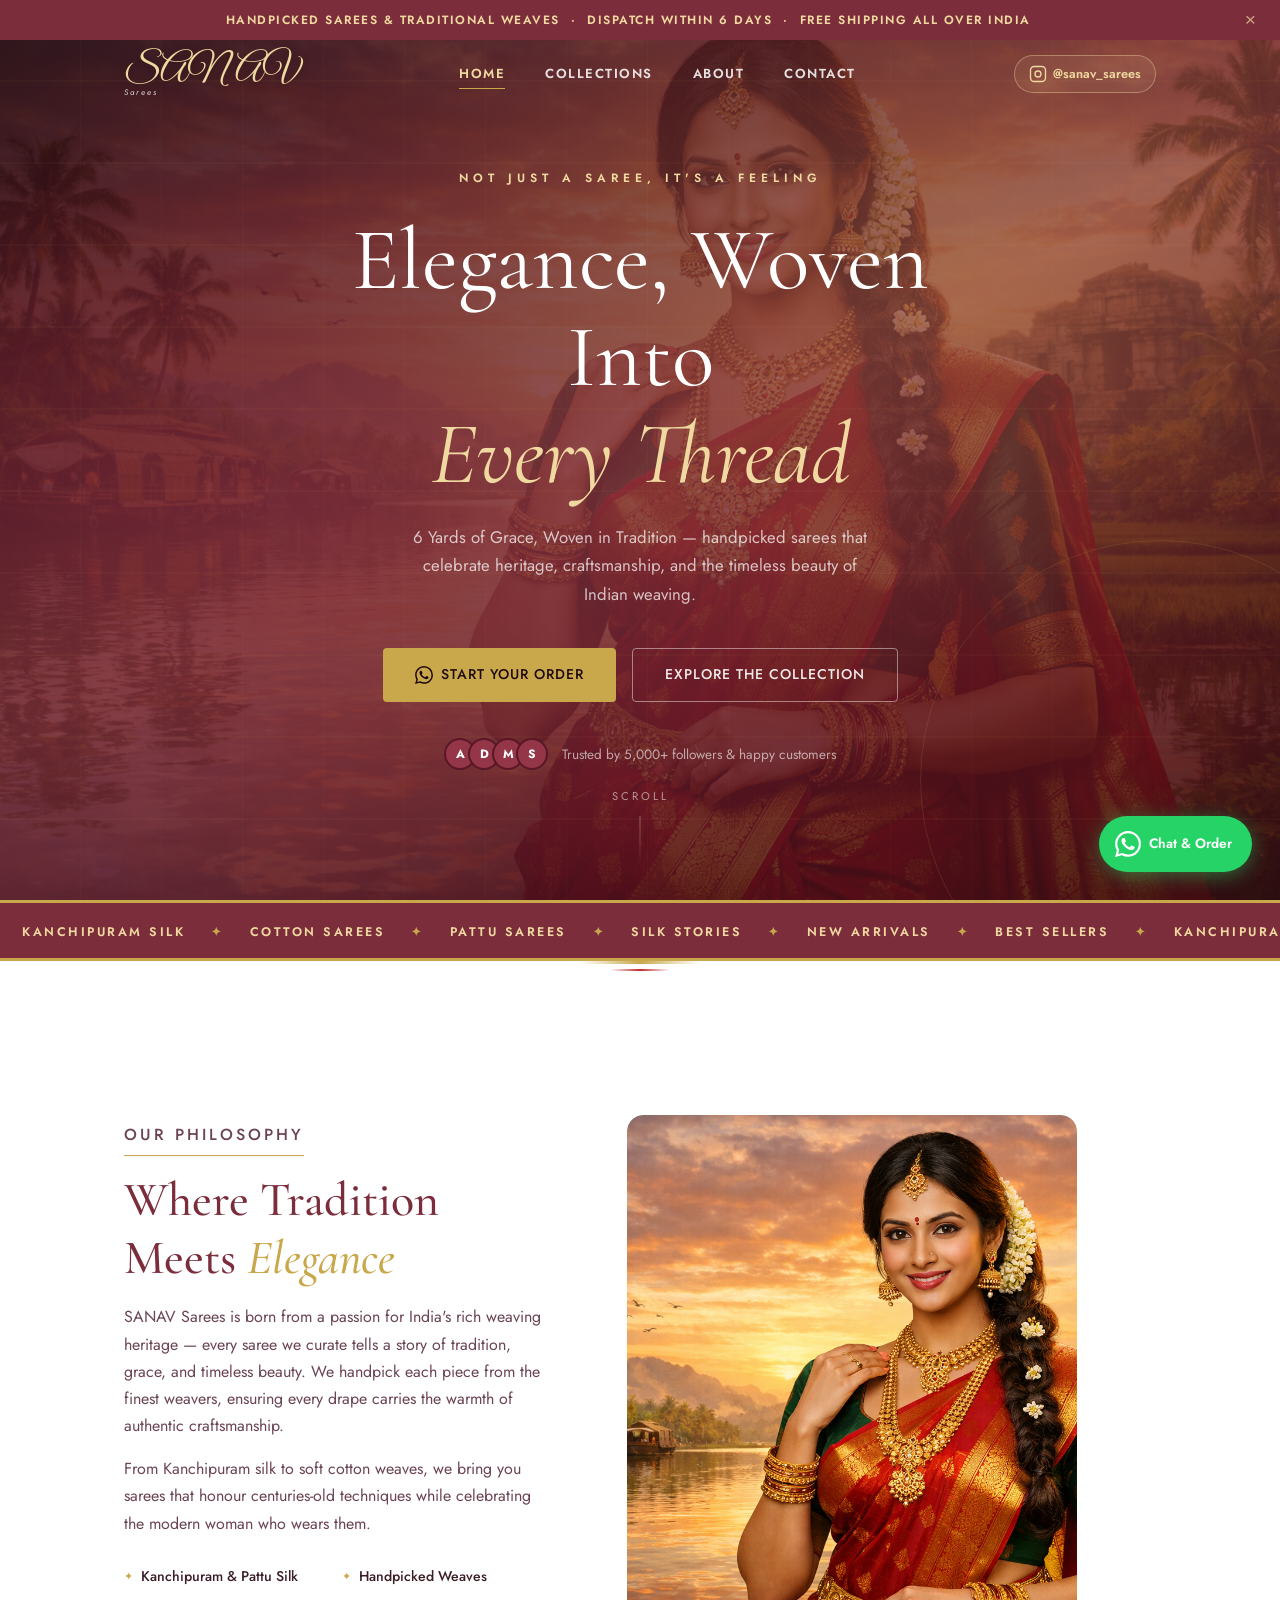
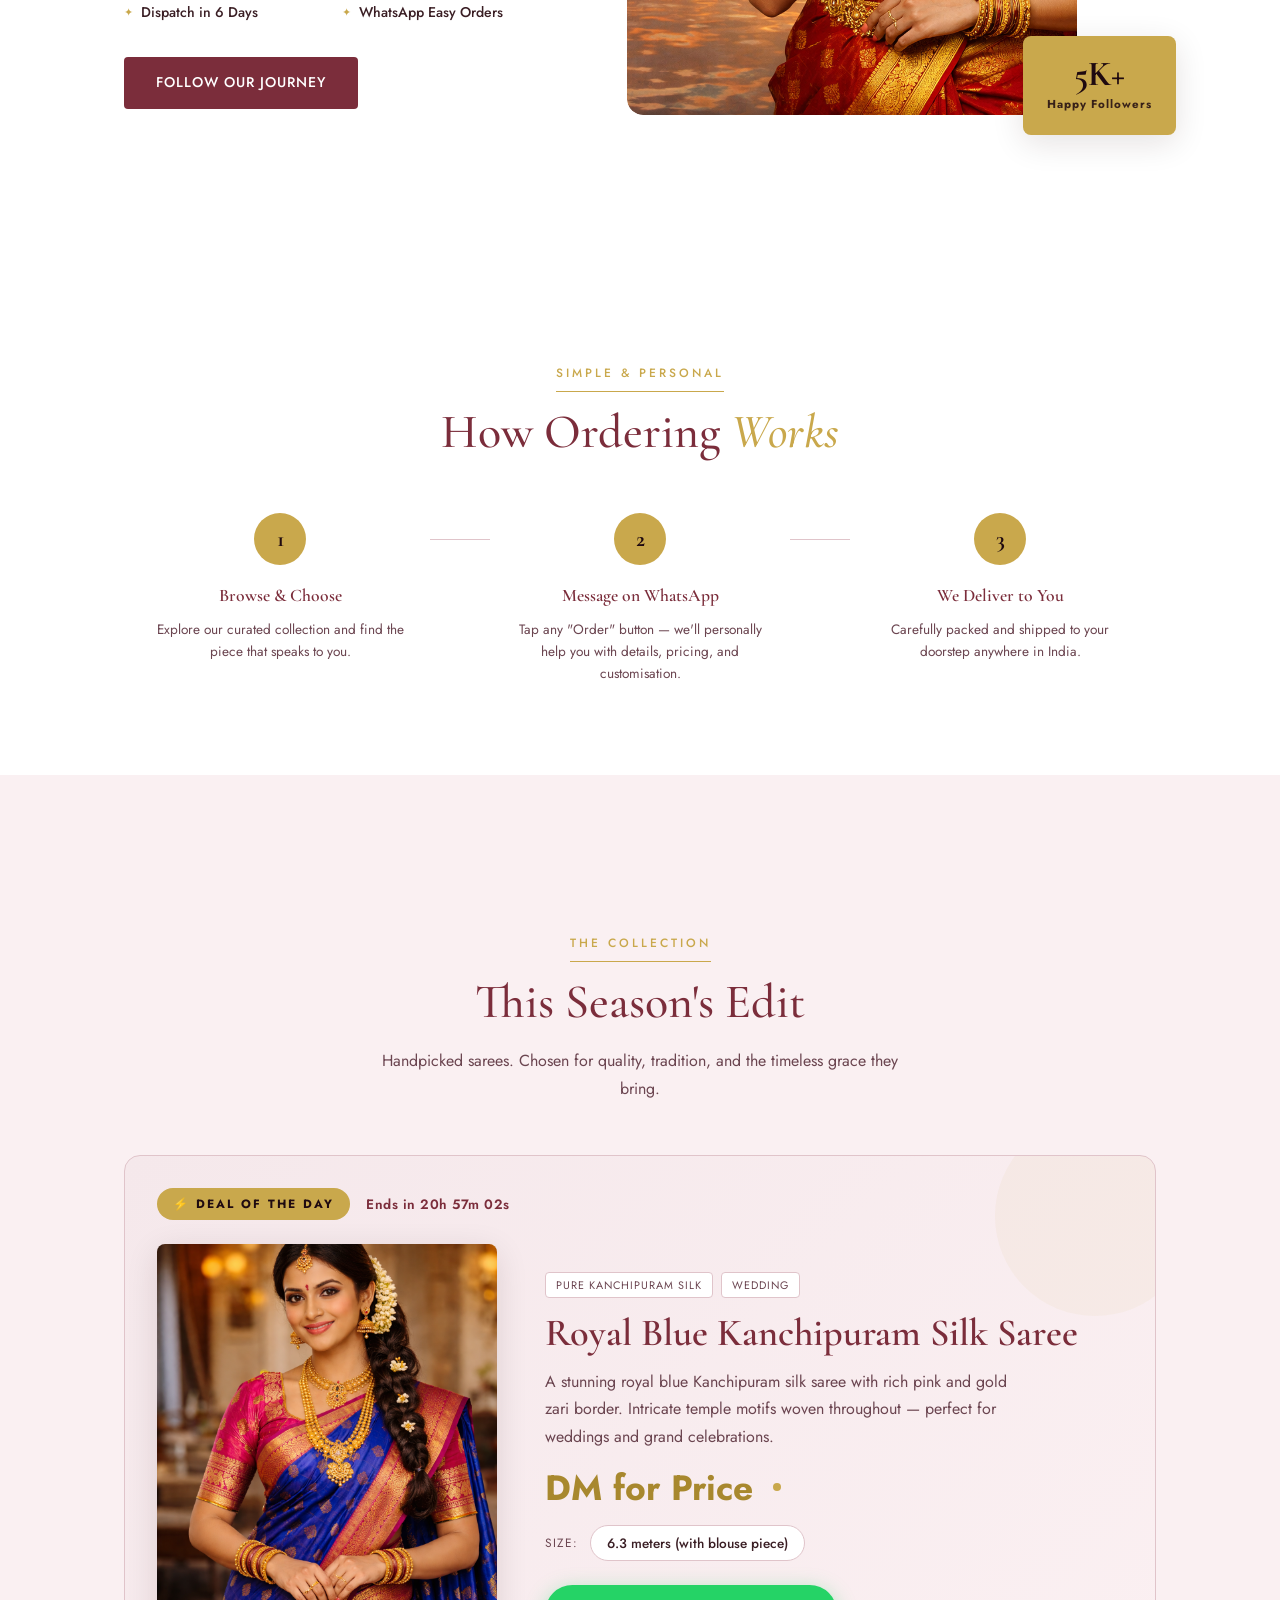
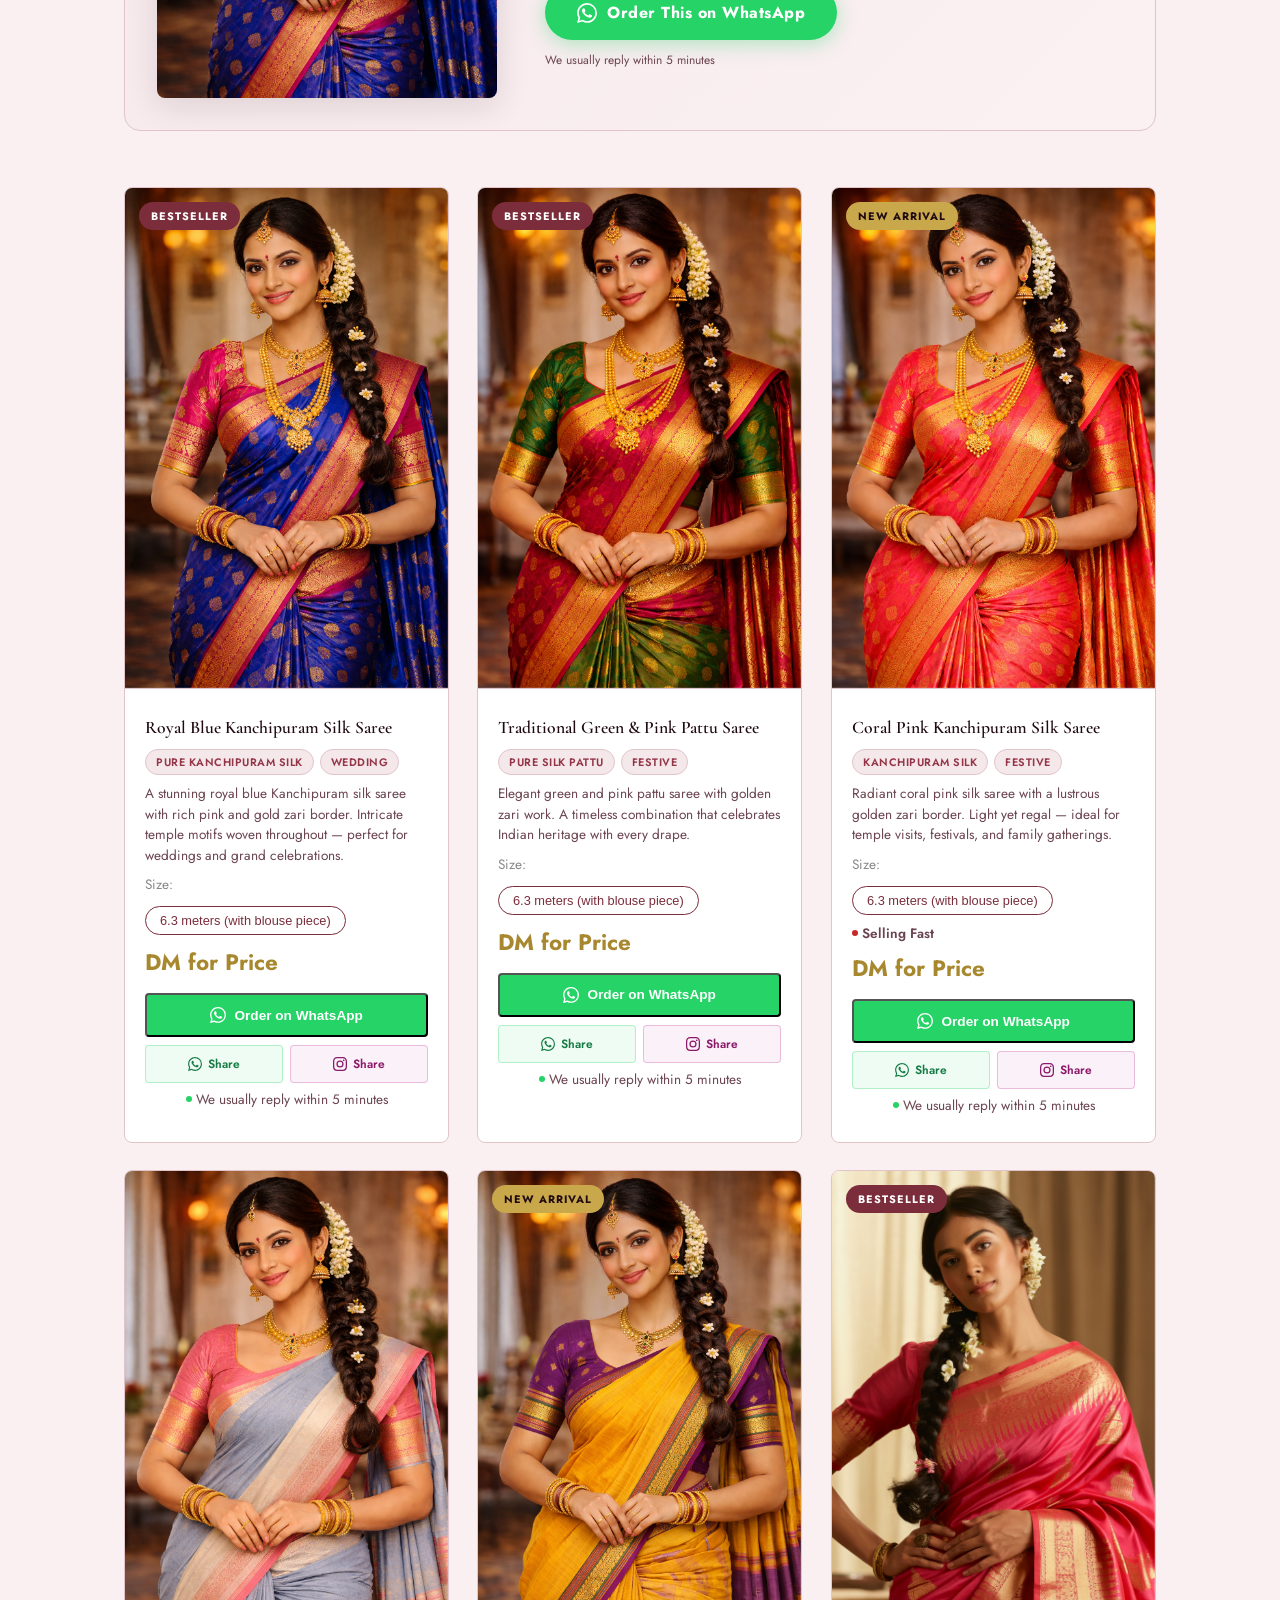
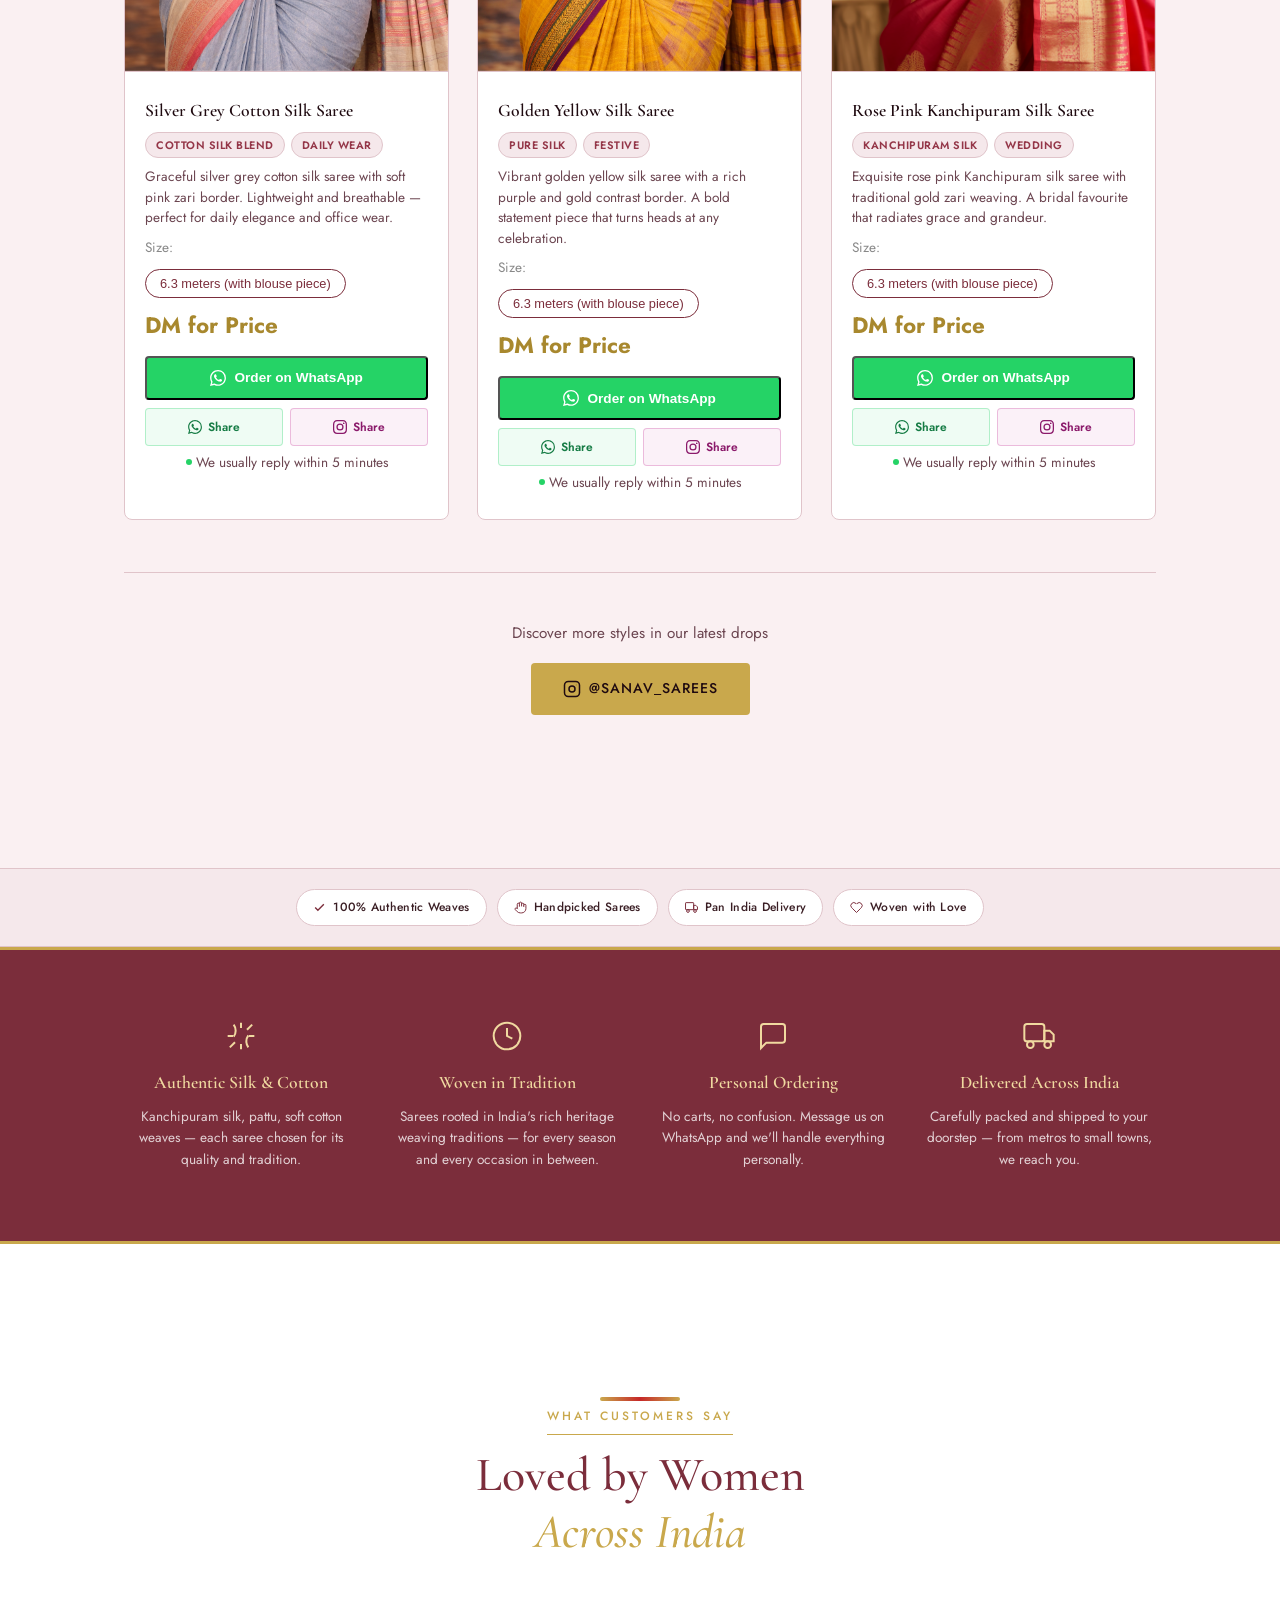
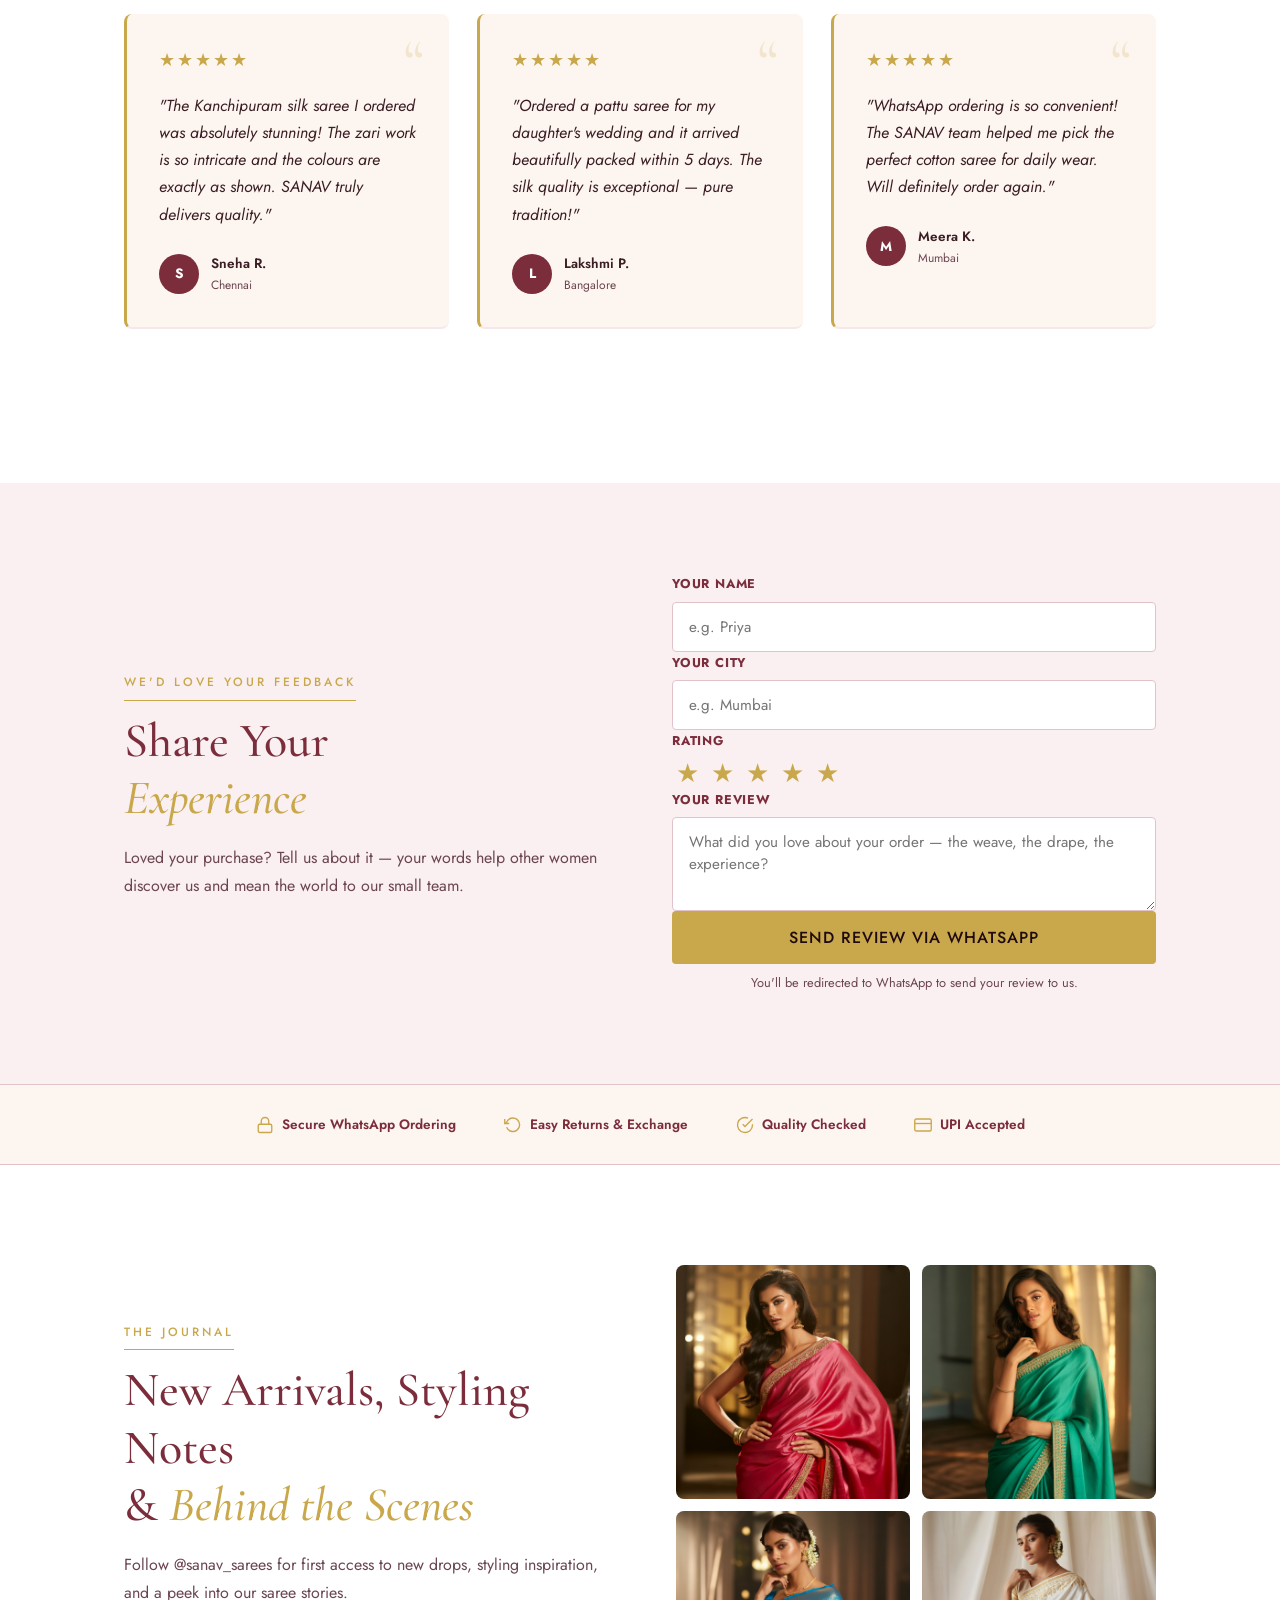
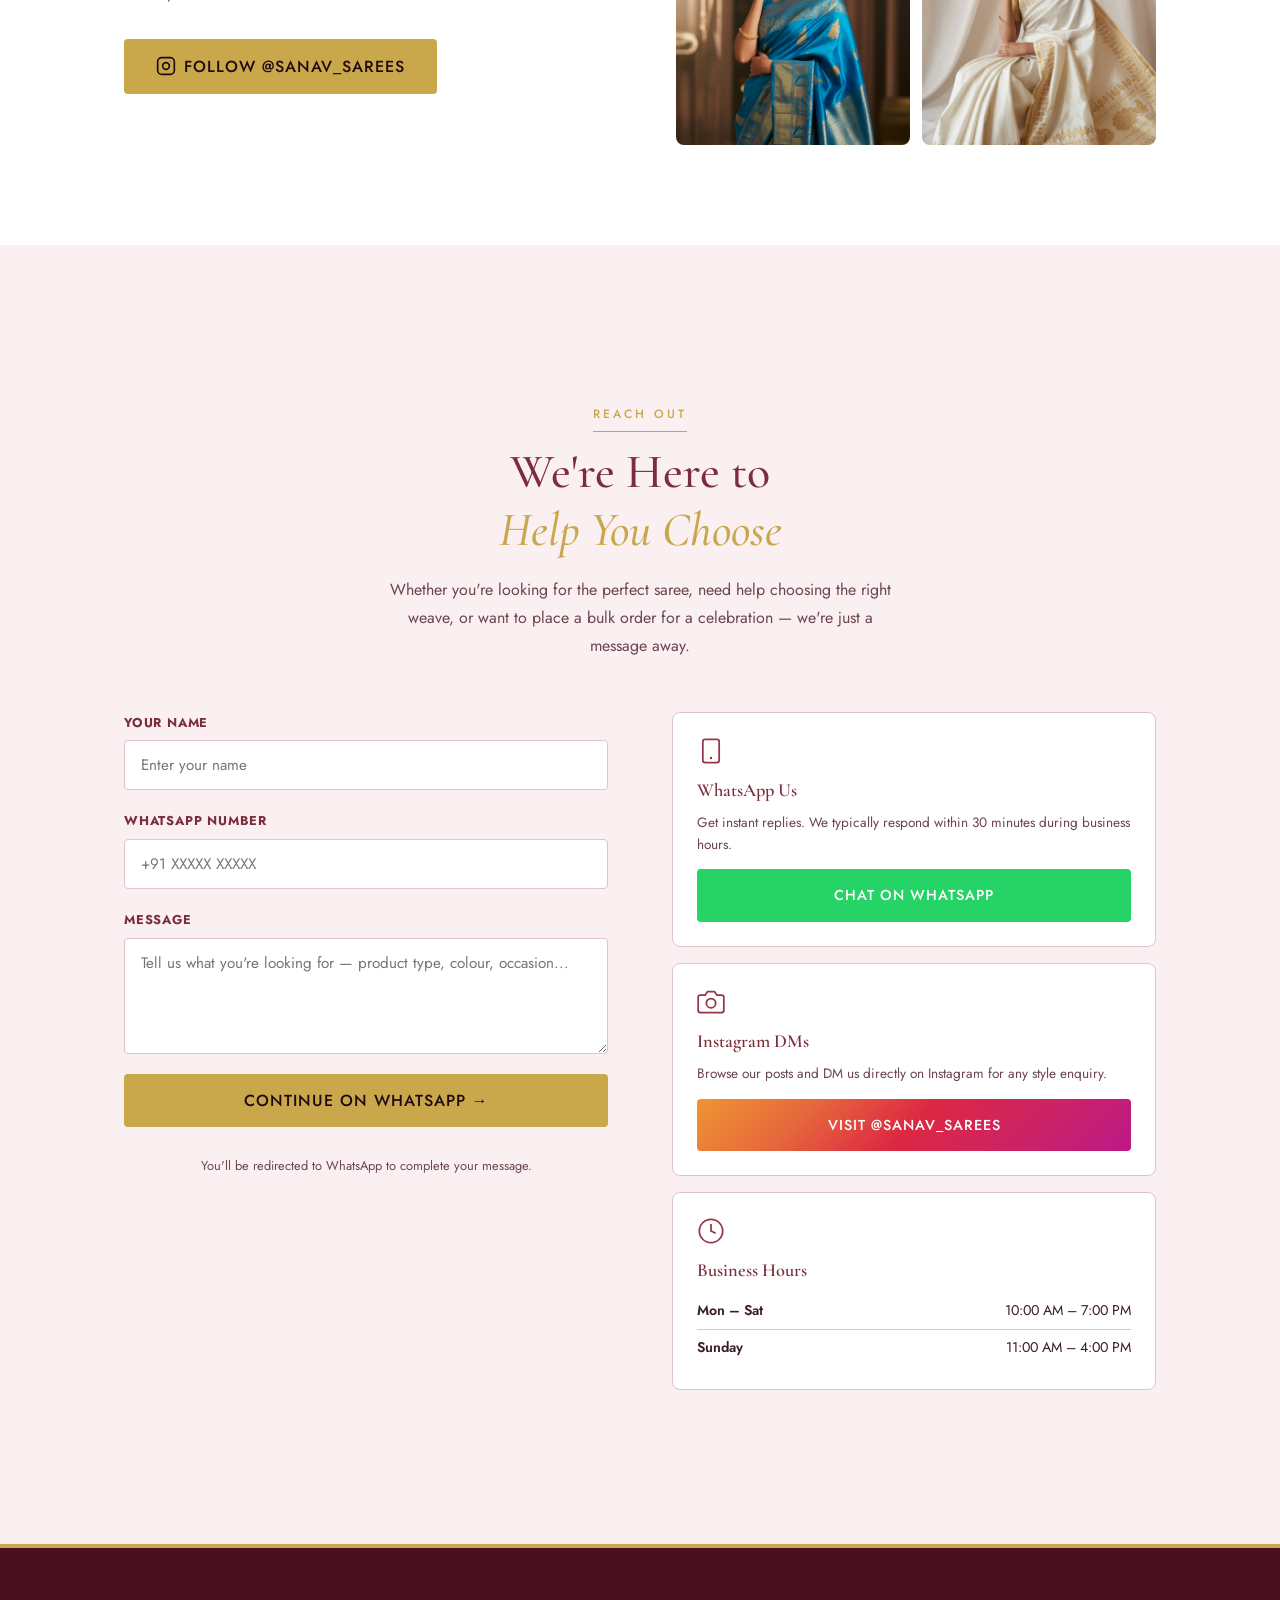
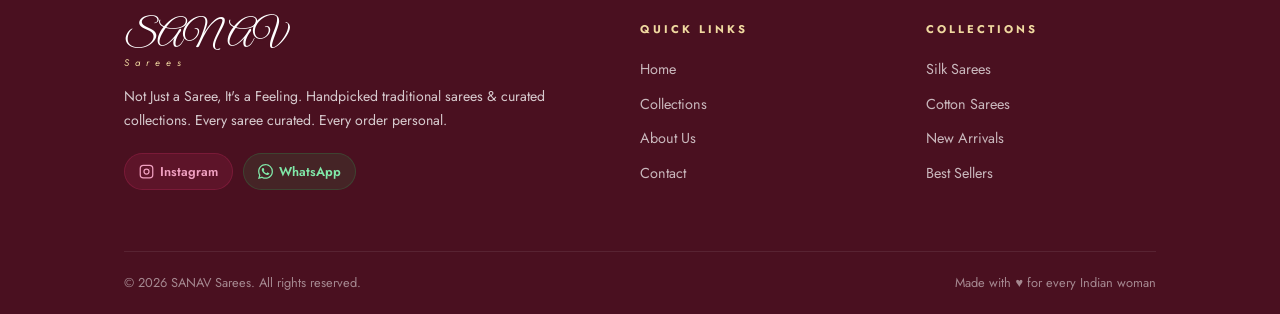
==== index.html @ 5d3bb24e "Initial website for SANAV Sarees" ====
<!DOCTYPE html>
<html lang="en">
<head>
  <meta charset="UTF-8" />
  <meta name="viewport" content="width=device-width, initial-scale=1.0" />
  <meta name="description" content="SANAV Sarees — Not Just a Saree, It's a Feeling. Handpicked traditional sarees for the modern woman. Kanchipuram silk, cotton sarees & more. Order via WhatsApp or follow us on Instagram @sanav_sarees" />
  <title>SANAV Sarees | Handpicked Traditional Sarees</title>

  <!-- Favicon -->
  <link rel="icon" href="assets/favicon/favicon.ico" sizes="32x32" />
  <link rel="icon" href="assets/favicon/favicon.svg" type="image/svg+xml" />
  <link rel="icon" href="assets/favicon/favicon-96x96.png" type="image/png" sizes="96x96" />
  <link rel="apple-touch-icon" href="assets/favicon/apple-touch-icon.png" />
  <link rel="manifest" href="assets/favicon/site.webmanifest" />

  <!-- SEO -->
  <link rel="canonical" href="https://sanavsarees.com/" />
  <meta name="theme-color" content="#7B2D3B" />

  <!-- Open Graph -->
  <meta property="og:type" content="website" />
  <meta property="og:title" content="SANAV Sarees | Handpicked Traditional Sarees" />
  <meta property="og:description" content="Not Just a Saree, It's a Feeling. Handpicked traditional sarees — Kanchipuram silk, cotton & more. Order via WhatsApp." />
  <meta property="og:image" content="https://sanavsarees.com/assets/images/brand/og-cover.jpg" />
  <meta property="og:url" content="https://sanavsarees.com/" />
  <meta property="og:site_name" content="SANAV Sarees" />

  <!-- Twitter Card -->
  <meta name="twitter:card" content="summary_large_image" />
  <meta name="twitter:title" content="SANAV Sarees | Handpicked Traditional Sarees" />
  <meta name="twitter:description" content="Not Just a Saree, It's a Feeling. Handpicked traditional sarees — Kanchipuram silk, cotton & more. Order via WhatsApp." />
  <meta name="twitter:image" content="https://sanavsarees.com/assets/images/brand/og-cover.jpg" />

  <!-- Structured Data -->
  <script type="application/ld+json">
  {
    "@context": "https://schema.org",
    "@type": "LocalBusiness",
    "name": "SANAV Sarees",
    "description": "Not Just a Saree, It's a Feeling. Handpicked traditional sarees for the modern woman. Kanchipuram silk, cotton sarees & more.",
    "url": "https://sanavsarees.com",
    "image": "https://sanavsarees.com/assets/images/brand/og-cover.jpg",
    "telephone": "+917777777777",
    "sameAs": [
      "https://instagram.com/sanav_sarees"
    ],
    "openingHours": ["Mo-Sa 10:00-19:00", "Su 11:00-16:00"],
    "priceRange": "₹₹"
  }
  </script>

  <!-- Google Fonts — preload critical weights -->
  <link rel="preconnect" href="https://fonts.googleapis.com" />
  <link rel="preconnect" href="https://fonts.gstatic.com" crossorigin />
  <link rel="preload" as="style" href="https://fonts.googleapis.com/css2?family=Cormorant+Garamond:ital,wght@0,400;0,500;0,600;0,700;1,400;1,600&family=Great+Vibes&family=Jost:wght@300;400;500;600&display=swap" />
  <link href="https://fonts.googleapis.com/css2?family=Cormorant+Garamond:ital,wght@0,400;0,500;0,600;0,700;1,400;1,600&family=Great+Vibes&family=Jost:wght@300;400;500;600&display=swap" rel="stylesheet" />

  <link rel="stylesheet" href="assets/css/style.css" />
</head>
<body>

  <!-- ========== SKIP LINK ========== -->
  <a href="#home" class="skip-link">Skip to main content</a>

  <!-- ========== ANNOUNCEMENT BAR ========== -->
  <div class="announcement-bar" id="announcement-bar">
    <div class="container">
      <p class="announcement-text">Handpicked Sarees & Traditional Weaves &nbsp;·&nbsp; Dispatch Within 6 Days &nbsp;·&nbsp; Free Shipping All Over India</p>
    </div>
    <button class="announcement-close" id="announcement-close" aria-label="Dismiss announcement">&times;</button>
  </div>

  <!-- ========== NAVBAR ========== -->
  <header class="navbar" id="navbar">
    <div class="nav-container">
      <a href="#home" class="nav-logo">
        <span class="logo-main">SANAV</span>
        <span class="logo-sub">Sarees</span>
      </a>

      <nav class="nav-links" id="nav-links">
        <a href="#home">Home</a>
        <a href="#collections">Collections</a>
        <a href="#about">About</a>
        <a href="#contact">Contact</a>
      </nav>

      <a href="https://instagram.com/sanav_sarees" target="_blank" rel="noopener" class="nav-insta">
        <svg viewBox="0 0 24 24" fill="none" stroke="currentColor" stroke-width="1.8" width="18" height="18">
          <rect x="2" y="2" width="20" height="20" rx="5" ry="5"/>
          <circle cx="12" cy="12" r="4"/>
          <circle cx="17.5" cy="6.5" r="0.5" fill="currentColor" stroke="none"/>
        </svg>
        @sanav_sarees
      </a>

      <button class="hamburger" id="hamburger" aria-label="Open menu" aria-expanded="false" aria-controls="nav-links">
        <span></span><span></span><span></span>
      </button>
    </div>
  </header>

  <!-- ========== HERO ========== -->
  <section class="hero" id="home">
    <div class="hero-bg-pattern"></div>
    <div class="hero-content">
      <p class="hero-eyebrow">Not Just a Saree, It's a Feeling</p>
      <h1>Elegance, Woven Into<br /><em>Every Thread</em></h1>
      <p class="hero-sub">6 Yards of Grace, Woven in Tradition — handpicked sarees that celebrate heritage, craftsmanship, and the timeless beauty of Indian weaving.</p>
      <div class="hero-buttons">
        <a href="https://wa.me/917777777777?text=Hi!%20I%20visited%20your%20website%20and%20would%20like%20to%20place%20an%20order." target="_blank" rel="noopener" class="btn btn-gold">
          <svg viewBox="0 0 24 24" fill="currentColor" width="18" height="18"><path d="M17.472 14.382c-.297-.149-1.758-.867-2.03-.967-.273-.099-.471-.148-.67.15-.197.297-.767.966-.94 1.164-.173.199-.347.223-.644.075-.297-.15-1.255-.463-2.39-1.475-.883-.788-1.48-1.761-1.653-2.059-.173-.297-.018-.458.13-.606.134-.133.298-.347.446-.52.149-.174.198-.298.298-.497.099-.198.05-.371-.025-.52-.075-.149-.669-1.612-.916-2.207-.242-.579-.487-.5-.669-.51-.173-.008-.371-.01-.57-.01-.198 0-.52.074-.792.372-.272.297-1.04 1.016-1.04 2.479 0 1.462 1.065 2.875 1.213 3.074.149.198 2.096 3.2 5.077 4.487.709.306 1.262.489 1.694.625.712.227 1.36.195 1.871.118.571-.085 1.758-.719 2.006-1.413.248-.694.248-1.289.173-1.413-.074-.124-.272-.198-.57-.347m-5.421 7.403h-.004a9.87 9.87 0 01-5.031-1.378l-.361-.214-3.741.982.998-3.648-.235-.374a9.86 9.86 0 01-1.51-5.26c.001-5.45 4.436-9.884 9.888-9.884 2.64 0 5.122 1.03 6.988 2.898a9.825 9.825 0 012.893 6.994c-.003 5.45-4.437 9.884-9.885 9.884m8.413-18.297A11.815 11.815 0 0012.05 0C5.495 0 .16 5.335.157 11.892c0 2.096.547 4.142 1.588 5.945L.057 24l6.305-1.654a11.882 11.882 0 005.683 1.448h.005c6.554 0 11.89-5.335 11.893-11.893a11.821 11.821 0 00-3.48-8.413z"/></svg>
          Start Your Order
        </a>
        <a href="#collections" class="btn btn-ghost">Explore the Collection</a>
      </div>
      <!-- Social proof -->
      <div class="hero-social-proof">
        <div class="proof-avatars">
          <span class="proof-avatar">A</span>
          <span class="proof-avatar">D</span>
          <span class="proof-avatar">M</span>
          <span class="proof-avatar">S</span>
        </div>
        <span>Trusted by 5,000+ followers &amp; happy customers</span>
      </div>
    </div>
    <div class="hero-scroll-hint">
      <span>Scroll</span>
      <div class="scroll-line"></div>
    </div>
  </section>

  <!-- ========== MARQUEE ========== -->
  <div class="marquee-strip">
    <div class="marquee-track" id="marquee-track">
    </div>
  </div>

  <!-- ========== ABOUT ========== -->
  <section class="about" id="about">
    <div class="container">
      <div class="about-grid">
        <div class="about-visual">
          <div class="about-img-box" id="brand-photo-box">
            <div class="img-placeholder"><span>Your Brand Photo</span></div>
          </div>
          <div class="about-tag-card">
            <p class="tag-number">5K+</p>
            <p class="tag-label">Happy Followers</p>
          </div>
        </div>
        <div class="about-text">
          <p class="section-label">Our Philosophy</p>
          <h2>Where Tradition<br />Meets <em>Elegance</em></h2>
          <p>SANAV Sarees is born from a passion for India's rich weaving heritage — every saree we curate tells a story of tradition, grace, and timeless beauty. We handpick each piece from the finest weavers, ensuring every drape carries the warmth of authentic craftsmanship.</p>
          <p>From Kanchipuram silk to soft cotton weaves, we bring you sarees that honour centuries-old techniques while celebrating the modern woman who wears them.</p>
          <div class="about-trust">
            <div class="trust-item">
              <span class="trust-icon">✦</span>
              <span>Kanchipuram & Pattu Silk</span>
            </div>
            <div class="trust-item">
              <span class="trust-icon">✦</span>
              <span>Handpicked Weaves</span>
            </div>
            <div class="trust-item">
              <span class="trust-icon">✦</span>
              <span>Dispatch in 6 Days</span>
            </div>
            <div class="trust-item">
              <span class="trust-icon">✦</span>
              <span>WhatsApp Easy Orders</span>
            </div>
          </div>
          <a href="https://instagram.com/sanav_sarees" target="_blank" rel="noopener" class="btn btn-teal" style="margin-top:32px;">
            Follow Our Journey
          </a>
        </div>
      </div>
    </div>
  </section>

  <!-- ========== HOW IT WORKS ========== -->
  <section class="how-it-works">
    <div class="container">
      <div class="section-header">
        <p class="section-label">Simple & Personal</p>
        <h2>How Ordering <em>Works</em></h2>
      </div>
      <div class="steps-grid">
        <div class="step-item">
          <div class="step-number">1</div>
          <h4>Browse & Choose</h4>
          <p>Explore our curated collection and find the piece that speaks to you.</p>
        </div>
        <div class="step-connector" aria-hidden="true"></div>
        <div class="step-item">
          <div class="step-number">2</div>
          <h4>Message on WhatsApp</h4>
          <p>Tap any "Order" button — we'll personally help you with details, pricing, and customisation.</p>
        </div>
        <div class="step-connector" aria-hidden="true"></div>
        <div class="step-item">
          <div class="step-number">3</div>
          <h4>We Deliver to You</h4>
          <p>Carefully packed and shipped to your doorstep anywhere in India.</p>
        </div>
      </div>
    </div>
  </section>

  <!-- ========== BRAND STORY VIDEO ========== -->
  <section class="video-section" id="video-section" style="display:none;">
    <div class="container">
      <div class="section-header">
        <p class="section-label">Our Story</p>
        <h2 id="video-heading">Our Story</h2>
        <p class="section-sub" id="video-subtext">Watch how we handpick every product with love and care.</p>
      </div>
      <div class="video-embed-wrap" id="video-embed-wrap">
        <!-- Filled by JS — either iframe or Instagram card -->
      </div>
    </div>
  </section>

  <!-- ===== CATALOGUE SECTION ===== -->
  <section class="catalogue-section" id="catalogue-section" style="display:none;">
    <div class="container">
      <div class="catalogue-inner">
        <div class="catalogue-text">
          <span class="catalogue-eyebrow">
            <svg viewBox="0 0 24 24" fill="none" stroke="currentColor" stroke-width="1.8" width="16" height="16">
              <path d="M4 19.5A2.5 2.5 0 016.5 17H20"/>
              <path d="M6.5 2H20v20H6.5A2.5 2.5 0 014 19.5v-15A2.5 2.5 0 016.5 2z"/>
            </svg>
            Our Catalogue
          </span>
          <h2 class="catalogue-heading" id="catalogue-heading">Explore Our Full Collection</h2>
          <p class="catalogue-subtext" id="catalogue-subtext">Get our latest catalogue with all designs, styles and prices sent directly to your WhatsApp.</p>
          <p class="catalogue-mode-label" id="catalogue-mode-label"></p>
        </div>
        <div class="catalogue-action">
          <a class="catalogue-wa-btn" id="catalogue-wa-btn" href="#" target="_blank" rel="noopener">
            <svg viewBox="0 0 24 24" fill="currentColor" width="22" height="22">
              <path d="M17.472 14.382c-.297-.149-1.758-.867-2.03-.967-.273-.099-.471-.148-.67.15-.197.297-.767.966-.94 1.164-.173.199-.347.223-.644.075-.297-.15-1.255-.463-2.39-1.475-.883-.788-1.48-1.761-1.653-2.059-.173-.297-.018-.458.13-.606.134-.133.298-.347.446-.52.149-.174.198-.298.298-.497.099-.198.05-.371-.025-.52-.075-.149-.669-1.612-.916-2.207-.242-.579-.487-.5-.669-.51-.173-.008-.371-.01-.57-.01-.198 0-.52.074-.792.372-.272.297-1.04 1.016-1.04 2.479 0 1.462 1.065 2.875 1.213 3.074.149.198 2.096 3.2 5.077 4.487.709.306 1.262.489 1.694.625.712.227 1.36.195 1.871.118.571-.085 1.758-.719 2.006-1.413.248-.694.248-1.289.173-1.413-.074-.124-.272-.198-.57-.347m-5.421 7.403h-.004a9.87 9.87 0 01-5.031-1.378l-.361-.214-3.741.982.998-3.648-.235-.374a9.86 9.86 0 01-1.51-5.26c.001-5.45 4.436-9.884 9.888-9.884 2.64 0 5.122 1.03 6.988 2.898a9.825 9.825 0 012.893 6.994c-.003 5.45-4.437 9.884-9.885 9.884m8.413-18.297A11.815 11.815 0 0012.05 0C5.495 0 .16 5.335.157 11.892c0 2.096.547 4.142 1.588 5.945L.057 24l6.305-1.654a11.882 11.882 0 005.683 1.448h.005c6.554 0 11.89-5.335 11.893-11.893a11.821 11.821 0 00-3.48-8.413z"/>
            </svg>
            <span id="catalogue-btn-text">Get Catalogue on WhatsApp</span>
          </a>
          <p class="catalogue-note" id="catalogue-note">Free · Instant · No spam</p>
        </div>
      </div>
    </div>
  </section>

  <!-- ========== COLLECTIONS ========== -->
  <section class="collections" id="collections">
    <div class="container">
      <div class="section-header">
        <p class="section-label">The Collection</p>
        <h2>This Season's Edit</h2>
        <p class="section-sub">Handpicked sarees. Chosen for quality, tradition, and the timeless grace they bring.</p>
      </div>

      <div class="deal-of-day" id="deal-of-day" style="display:none;">
        <div class="deal-badge-row">
          <span class="deal-badge">⚡ Deal of the Day</span>
          <span class="deal-timer" id="deal-timer"></span>
        </div>
        <div class="deal-inner">
          <div class="deal-image-wrap" id="deal-image-wrap">
            <div class="deal-img-placeholder" id="deal-img-placeholder">
              <span>Photo Coming Soon</span>
            </div>
          </div>
          <div class="deal-content">
            <div class="deal-tags" id="deal-tags"></div>
            <h2 class="deal-name" id="deal-name"></h2>
            <p class="deal-desc" id="deal-desc"></p>
            <div class="deal-meta">
              <span class="deal-price" id="deal-price"></span>
              <span class="deal-stock" id="deal-stock"></span>
            </div>
            <div class="deal-sizes" id="deal-sizes"></div>
            <a class="deal-wa-btn" id="deal-wa-btn" href="#" target="_blank" rel="noopener">
              <svg viewBox="0 0 24 24" fill="currentColor" width="20" height="20">
                <path d="M17.472 14.382c-.297-.149-1.758-.867-2.03-.967-.273-.099-.471-.148-.67.15-.197.297-.767.966-.94 1.164-.173.199-.347.223-.644.075-.297-.15-1.255-.463-2.39-1.475-.883-.788-1.48-1.761-1.653-2.059-.173-.297-.018-.458.13-.606.134-.133.298-.347.446-.52.149-.174.198-.298.298-.497.099-.198.05-.371-.025-.52-.075-.149-.669-1.612-.916-2.207-.242-.579-.487-.5-.669-.51-.173-.008-.371-.01-.57-.01-.198 0-.52.074-.792.372-.272.297-1.04 1.016-1.04 2.479 0 1.462 1.065 2.875 1.213 3.074.149.198 2.096 3.2 5.077 4.487.709.306 1.262.489 1.694.625.712.227 1.36.195 1.871.118.571-.085 1.758-.719 2.006-1.413.248-.694.248-1.289.173-1.413-.074-.124-.272-.198-.57-.347m-5.421 7.403h-.004a9.87 9.87 0 01-5.031-1.378l-.361-.214-3.741.982.998-3.648-.235-.374a9.86 9.86 0 01-1.51-5.26c.001-5.45 4.436-9.884 9.888-9.884 2.64 0 5.122 1.03 6.988 2.898a9.825 9.825 0 012.893 6.994c-.003 5.45-4.437 9.884-9.885 9.884m8.413-18.297A11.815 11.815 0 0012.05 0C5.495 0 .16 5.335.157 11.892c0 2.096.547 4.142 1.588 5.945L.057 24l6.305-1.654a11.882 11.882 0 005.683 1.448h.005c6.554 0 11.89-5.335 11.893-11.893a11.821 11.821 0 00-3.48-8.413z"/>
              </svg>
              Order This on WhatsApp
            </a>
            <p class="deal-reply">We usually reply within 5 minutes</p>
          </div>
        </div>
      </div>

      <!-- Cards are built automatically from assets/js/products.js -->
      <div class="saree-grid" id="saree-grid" role="list" aria-label="Product collection">
        <!-- Skeleton placeholders (removed by JS on load) -->
        <div class="skeleton-card" aria-hidden="true"><div class="skeleton-img"></div><div class="skeleton-line w80"></div><div class="skeleton-line w60"></div><div class="skeleton-line w40"></div></div>
        <div class="skeleton-card" aria-hidden="true"><div class="skeleton-img"></div><div class="skeleton-line w80"></div><div class="skeleton-line w60"></div><div class="skeleton-line w40"></div></div>
        <div class="skeleton-card" aria-hidden="true"><div class="skeleton-img"></div><div class="skeleton-line w80"></div><div class="skeleton-line w60"></div><div class="skeleton-line w40"></div></div>
      </div>

      <div class="collections-cta">
        <p>Discover more styles in our latest drops</p>
        <a href="https://instagram.com/sanav_sarees" target="_blank" rel="noopener" class="btn btn-gold">
          <svg viewBox="0 0 24 24" fill="none" stroke="currentColor" stroke-width="2" width="18" height="18">
            <rect x="2" y="2" width="20" height="20" rx="5"/>
            <circle cx="12" cy="12" r="4"/>
            <circle cx="17.5" cy="6.5" r="0.5" fill="currentColor" stroke="none"/>
          </svg>
          @sanav_sarees
        </a>
      </div>
    </div>
  </section>

  <!-- ========== TRUST BADGES ========== -->
  <div class="trust-badges-strip" id="trust-badges-strip" style="display:none;">
    <div class="container">
      <div class="trust-badges-row" id="trust-badges-row">
        <!-- Filled by JS from site.json -->
      </div>
    </div>
  </div>

  <!-- ========== FEATURES STRIP ========== -->
  <section class="features">
    <div class="container">
      <div class="features-grid">
        <div class="feature-item">
          <div class="feature-icon" aria-hidden="true">
            <svg viewBox="0 0 24 24" fill="none" stroke="currentColor" stroke-width="1.5" width="32" height="32"><path d="M20.38 3.46L16.5 7.34M3.62 20.54l3.88-3.88M6.5 3.5C6.5 3.5 8 5.5 8 8s-1.5 4.5-1.5 4.5M17.5 11.5c0 0-1.5 2-1.5 4.5s1.5 4.5 1.5 4.5M12 2v4M12 18v4M2 12h4M18 12h4"/></svg>
          </div>
          <h4>Authentic Silk & Cotton</h4>
          <p>Kanchipuram silk, pattu, soft cotton weaves — each saree chosen for its quality and tradition.</p>
        </div>
        <div class="feature-item">
          <div class="feature-icon" aria-hidden="true">
            <svg viewBox="0 0 24 24" fill="none" stroke="currentColor" stroke-width="1.5" width="32" height="32"><path d="M12 2a10 10 0 110 20 10 10 0 010-20z"/><path d="M12 6v6l4 2"/></svg>
          </div>
          <h4>Woven in Tradition</h4>
          <p>Sarees rooted in India's rich heritage weaving traditions — for every season and every occasion in between.</p>
        </div>
        <div class="feature-item">
          <div class="feature-icon" aria-hidden="true">
            <svg viewBox="0 0 24 24" fill="none" stroke="currentColor" stroke-width="1.5" width="32" height="32"><path d="M21 15a2 2 0 01-2 2H7l-4 4V5a2 2 0 012-2h14a2 2 0 012 2z"/></svg>
          </div>
          <h4>Personal Ordering</h4>
          <p>No carts, no confusion. Message us on WhatsApp and we'll handle everything personally.</p>
        </div>
        <div class="feature-item">
          <div class="feature-icon" aria-hidden="true">
            <svg viewBox="0 0 24 24" fill="none" stroke="currentColor" stroke-width="1.5" width="32" height="32"><rect x="1" y="3" width="15" height="13" rx="2"/><path d="M16 8h4l3 3v5h-7V8z"/><circle cx="5.5" cy="18.5" r="2.5"/><circle cx="18.5" cy="18.5" r="2.5"/></svg>
          </div>
          <h4>Delivered Across India</h4>
          <p>Carefully packed and shipped to your doorstep — from metros to small towns, we reach you.</p>
        </div>
      </div>
    </div>
  </section>

  <!-- ========== TESTIMONIALS ========== -->
  <section class="testimonials" id="testimonials">
    <div class="container">
      <div class="section-header">
        <p class="section-label">What Customers Say</p>
        <h2>Loved by Women<br /><em>Across India</em></h2>
      </div>
      <div class="testimonial-grid">
        <div class="testimonial-card">
          <div class="testimonial-stars" aria-label="5 out of 5 stars">★★★★★</div>
          <p class="testimonial-text">"The Kanchipuram silk saree I ordered was absolutely stunning! The zari work is so intricate and the colours are exactly as shown. SANAV truly delivers quality."</p>
          <div class="testimonial-author">
            <div class="testimonial-avatar">S</div>
            <div>
              <p class="testimonial-name">Sneha R.</p>
              <p class="testimonial-location">Chennai</p>
            </div>
          </div>
        </div>
        <div class="testimonial-card">
          <div class="testimonial-stars" aria-label="5 out of 5 stars">★★★★★</div>
          <p class="testimonial-text">"Ordered a pattu saree for my daughter's wedding and it arrived beautifully packed within 5 days. The silk quality is exceptional — pure tradition!"</p>
          <div class="testimonial-author">
            <div class="testimonial-avatar">L</div>
            <div>
              <p class="testimonial-name">Lakshmi P.</p>
              <p class="testimonial-location">Bangalore</p>
            </div>
          </div>
        </div>
        <div class="testimonial-card">
          <div class="testimonial-stars" aria-label="5 out of 5 stars">★★★★★</div>
          <p class="testimonial-text">"WhatsApp ordering is so convenient! The SANAV team helped me pick the perfect cotton saree for daily wear. Will definitely order again."</p>
          <div class="testimonial-author">
            <div class="testimonial-avatar">M</div>
            <div>
              <p class="testimonial-name">Meera K.</p>
              <p class="testimonial-location">Mumbai</p>
            </div>
          </div>
        </div>
      </div>
    </div>
  </section>

  <!-- ========== SHARE YOUR EXPERIENCE ========== -->
  <section class="review-section">
    <div class="container">
      <div class="review-inner">
        <div class="review-text">
          <p class="section-label">We'd Love Your Feedback</p>
          <h2>Share Your<br /><em>Experience</em></h2>
          <p class="review-sub">Loved your purchase? Tell us about it — your words help other women discover us and mean the world to our small team.</p>
        </div>
        <form class="review-form" id="review-form">
          <div class="form-group">
            <label for="review-name">Your Name</label>
            <input type="text" id="review-name" name="review-name" placeholder="e.g. Priya" required />
          </div>
          <div class="form-group">
            <label for="review-city">Your City</label>
            <input type="text" id="review-city" name="review-city" placeholder="e.g. Mumbai" required />
          </div>
          <div class="form-group">
            <label for="review-rating">Rating</label>
            <div class="star-rating" id="star-rating">
              <button type="button" class="star" data-value="1" aria-label="1 star">★</button>
              <button type="button" class="star" data-value="2" aria-label="2 stars">★</button>
              <button type="button" class="star" data-value="3" aria-label="3 stars">★</button>
              <button type="button" class="star" data-value="4" aria-label="4 stars">★</button>
              <button type="button" class="star" data-value="5" aria-label="5 stars">★</button>
            </div>
            <input type="hidden" id="review-rating" name="review-rating" value="5" />
          </div>
          <div class="form-group">
            <label for="review-text">Your Review</label>
            <textarea id="review-text" name="review-text" rows="3" placeholder="What did you love about your order — the weave, the drape, the experience?" required></textarea>
          </div>
          <button type="submit" class="btn btn-gold" style="width:100%;justify-content:center;font-size:1rem;padding:15px;">
            Send Review via WhatsApp
          </button>
          <p class="form-note">You'll be redirected to WhatsApp to send your review to us.</p>
        </form>
      </div>
    </div>
  </section>

  <!-- ========== TRUST SIGNALS ========== -->
  <section class="trust-strip">
    <div class="container">
      <div class="trust-grid">
        <div class="trust-signal">
          <span class="trust-signal-icon" aria-hidden="true"><svg viewBox="0 0 24 24" fill="none" stroke="currentColor" stroke-width="1.8" width="18" height="18"><rect x="3" y="11" width="18" height="11" rx="2"/><path d="M7 11V7a5 5 0 0110 0v4"/></svg></span>
          <span>Secure WhatsApp Ordering</span>
        </div>
        <div class="trust-signal">
          <span class="trust-signal-icon" aria-hidden="true"><svg viewBox="0 0 24 24" fill="none" stroke="currentColor" stroke-width="1.8" width="18" height="18"><polyline points="1 4 1 10 7 10"/><path d="M3.51 15a9 9 0 100-6.68L1 10"/></svg></span>
          <span>Easy Returns & Exchange</span>
        </div>
        <div class="trust-signal">
          <span class="trust-signal-icon" aria-hidden="true"><svg viewBox="0 0 24 24" fill="none" stroke="currentColor" stroke-width="1.8" width="18" height="18"><path d="M22 11.08V12a10 10 0 11-5.93-9.14"/><polyline points="22 4 12 14.01 9 11.01"/></svg></span>
          <span>Quality Checked</span>
        </div>
        <div class="trust-signal">
          <span class="trust-signal-icon" aria-hidden="true"><svg viewBox="0 0 24 24" fill="none" stroke="currentColor" stroke-width="1.8" width="18" height="18"><rect x="1" y="4" width="22" height="16" rx="2"/><line x1="1" y1="10" x2="23" y2="10"/></svg></span>
          <span>UPI Accepted</span>
        </div>
      </div>
    </div>
  </section>

  <!-- ========== INSTAGRAM CTA ========== -->
  <section class="insta-cta">
    <div class="container">
      <div class="insta-cta-inner">
        <div class="insta-cta-text">
          <p class="section-label">The Journal</p>
          <h2>New Arrivals, Styling Notes<br />& <em>Behind the Scenes</em></h2>
          <p class="section-sub" style="margin-bottom:32px;">Follow @sanav_sarees for first access to new drops, styling inspiration, and a peek into our saree stories.</p>
          <a href="https://instagram.com/sanav_sarees" target="_blank" rel="noopener" class="btn btn-gold" style="font-size:1rem;padding:14px 32px;">
            <svg viewBox="0 0 24 24" fill="none" stroke="currentColor" stroke-width="2" width="20" height="20">
              <rect x="2" y="2" width="20" height="20" rx="5"/>
              <circle cx="12" cy="12" r="4"/>
              <circle cx="17.5" cy="6.5" r="0.5" fill="currentColor" stroke="none"/>
            </svg>
            Follow @sanav_sarees
          </a>
        </div>
        <div class="insta-cta-grid" id="journal-grid">
          <div class="insta-post-placeholder"></div>
          <div class="insta-post-placeholder"></div>
          <div class="insta-post-placeholder"></div>
          <div class="insta-post-placeholder"></div>
        </div>
      </div>
    </div>
  </section>

  <!-- ========== CONTACT ========== -->
  <section class="contact" id="contact">
    <div class="container">
      <div class="section-header">
        <p class="section-label">Reach Out</p>
        <h2>We're Here to<br /><em>Help You Choose</em></h2>
        <p class="section-sub">Whether you're looking for the perfect saree, need help choosing the right weave, or want to place a bulk order for a celebration — we're just a message away.</p>
      </div>

      <div class="contact-grid">
        <form class="contact-form" id="contact-form">
          <div class="form-group">
            <label for="name">Your Name</label>
            <input type="text" id="name" name="name" placeholder="Enter your name" required />
          </div>
          <div class="form-group">
            <label for="phone">WhatsApp Number</label>
            <input type="tel" id="phone" name="phone" inputmode="tel" placeholder="+91 XXXXX XXXXX" required />
          </div>
          <div class="form-group">
            <label for="message">Message</label>
            <textarea id="message" name="message" rows="4" placeholder="Tell us what you're looking for — product type, colour, occasion..." required></textarea>
          </div>
          <button type="submit" class="btn btn-gold" style="width:100%;justify-content:center;font-size:1rem;padding:15px;">
            Continue on WhatsApp &rarr;
          </button>
          <p class="form-note">You'll be redirected to WhatsApp to complete your message.</p>
        </form>

        <div class="contact-info">
          <div class="contact-card">
            <div class="contact-card-icon" aria-hidden="true"><svg viewBox="0 0 24 24" fill="none" stroke="currentColor" stroke-width="1.5" width="28" height="28"><rect x="5" y="2" width="14" height="20" rx="2"/><line x1="12" y1="18" x2="12" y2="18.01" stroke-width="2" stroke-linecap="round"/></svg></div>
            <h3>WhatsApp Us</h3>
            <p>Get instant replies. We typically respond within 30 minutes during business hours.</p>
            <a href="https://wa.me/917777777777?text=Hi!%20I%20visited%20your%20website%20and%20would%20like%20to%20enquire%20about%20your%20products." target="_blank" rel="noopener" class="btn btn-whatsapp">Chat on WhatsApp</a>
          </div>
          <div class="contact-card">
            <div class="contact-card-icon" aria-hidden="true"><svg viewBox="0 0 24 24" fill="none" stroke="currentColor" stroke-width="1.5" width="28" height="28"><path d="M23 19a2 2 0 01-2 2H3a2 2 0 01-2-2V8a2 2 0 012-2h4l2-3h6l2 3h4a2 2 0 012 2z"/><circle cx="12" cy="13" r="4"/></svg></div>
            <h3>Instagram DMs</h3>
            <p>Browse our posts and DM us directly on Instagram for any style enquiry.</p>
            <a href="https://instagram.com/sanav_sarees" target="_blank" rel="noopener" class="btn btn-insta">Visit @sanav_sarees</a>
          </div>
          <div class="contact-card">
            <div class="contact-card-icon" aria-hidden="true"><svg viewBox="0 0 24 24" fill="none" stroke="currentColor" stroke-width="1.5" width="28" height="28"><circle cx="12" cy="12" r="10"/><polyline points="12 6 12 12 16 14"/></svg></div>
            <h3>Business Hours</h3>
            <div class="hours-list">
              <div class="hours-row"><span>Mon – Sat</span><span>10:00 AM – 7:00 PM</span></div>
              <div class="hours-row"><span>Sunday</span><span>11:00 AM – 4:00 PM</span></div>
            </div>
          </div>
        </div>
      </div>
    </div>
  </section>

  <!-- ========== FOOTER ========== -->
  <footer class="footer">
    <div class="container">
      <div class="footer-top">
        <div class="footer-brand">
          <div class="footer-logo">
            <span class="logo-main">SANAV</span>
            <span class="logo-sub">Sarees</span>
          </div>
          <p>Not Just a Saree, It's a Feeling. Handpicked traditional sarees & curated collections. Every saree curated. Every order personal.</p>
          <div class="footer-socials">
            <a href="https://instagram.com/sanav_sarees" target="_blank" rel="noopener" class="social-pill instagram">
              <svg viewBox="0 0 24 24" fill="none" stroke="currentColor" stroke-width="2" width="15" height="15"><rect x="2" y="2" width="20" height="20" rx="5"/><circle cx="12" cy="12" r="4"/><circle cx="17.5" cy="6.5" r="0.5" fill="currentColor" stroke="none"/></svg>
              Instagram
            </a>
            <a href="https://wa.me/917777777777" target="_blank" rel="noopener" class="social-pill whatsapp">
              <svg viewBox="0 0 24 24" fill="currentColor" width="15" height="15"><path d="M17.472 14.382c-.297-.149-1.758-.867-2.03-.967-.273-.099-.471-.148-.67.15-.197.297-.767.966-.94 1.164-.173.199-.347.223-.644.075-.297-.15-1.255-.463-2.39-1.475-.883-.788-1.48-1.761-1.653-2.059-.173-.297-.018-.458.13-.606.134-.133.298-.347.446-.52.149-.174.198-.298.298-.497.099-.198.05-.371-.025-.52-.075-.149-.669-1.612-.916-2.207-.242-.579-.487-.5-.669-.51-.173-.008-.371-.01-.57-.01-.198 0-.52.074-.792.372-.272.297-1.04 1.016-1.04 2.479 0 1.462 1.065 2.875 1.213 3.074.149.198 2.096 3.2 5.077 4.487.709.306 1.262.489 1.694.625.712.227 1.36.195 1.871.118.571-.085 1.758-.719 2.006-1.413.248-.694.248-1.289.173-1.413-.074-.124-.272-.198-.57-.347m-5.421 7.403h-.004a9.87 9.87 0 01-5.031-1.378l-.361-.214-3.741.982.998-3.648-.235-.374a9.86 9.86 0 01-1.51-5.26c.001-5.45 4.436-9.884 9.888-9.884 2.64 0 5.122 1.03 6.988 2.898a9.825 9.825 0 012.893 6.994c-.003 5.45-4.437 9.884-9.885 9.884m8.413-18.297A11.815 11.815 0 0012.05 0C5.495 0 .16 5.335.157 11.892c0 2.096.547 4.142 1.588 5.945L.057 24l6.305-1.654a11.882 11.882 0 005.683 1.448h.005c6.554 0 11.89-5.335 11.893-11.893a11.821 11.821 0 00-3.48-8.413z"/></svg>
              WhatsApp
            </a>
          </div>
        </div>
        <div class="footer-links">
          <h4>Quick Links</h4>
          <a href="#home">Home</a>
          <a href="#collections">Collections</a>
          <a href="#about">About Us</a>
          <a href="#contact">Contact</a>
        </div>
        <div class="footer-links" id="footer-collections">
          <h4>Collections</h4>
          <a href="#collections">Silk Sarees</a>
          <a href="#collections">Cotton Sarees</a>
          <a href="#collections">New Arrivals</a>
          <a href="#collections">Best Sellers</a>
        </div>
      </div>
      <div class="footer-bottom">
        <p>&copy; 2026 SANAV Sarees. All rights reserved.</p>
        <p>Made with ♥ for every Indian woman</p>
      </div>
    </div>
  </footer>

  <!-- ========== BACK TO TOP ========== -->
  <button class="back-to-top" id="back-to-top" aria-label="Back to top">
    <svg viewBox="0 0 24 24" fill="none" stroke="currentColor" stroke-width="2.5" width="20" height="20">
      <polyline points="18 15 12 9 6 15"/>
    </svg>
  </button>

  <!-- ========== FLOATING WHATSAPP ========== -->
  <a href="https://wa.me/917777777777?text=Hi!%20I%20visited%20your%20website%20and%20would%20like%20to%20enquire%20about%20your%20products." target="_blank" rel="noopener" class="whatsapp-float" aria-label="Chat on WhatsApp">
    <svg viewBox="0 0 24 24" fill="currentColor" width="26" height="26">
      <path d="M17.472 14.382c-.297-.149-1.758-.867-2.03-.967-.273-.099-.471-.148-.67.15-.197.297-.767.966-.94 1.164-.173.199-.347.223-.644.075-.297-.15-1.255-.463-2.39-1.475-.883-.788-1.48-1.761-1.653-2.059-.173-.297-.018-.458.13-.606.134-.133.298-.347.446-.52.149-.174.198-.298.298-.497.099-.198.05-.371-.025-.52-.075-.149-.669-1.612-.916-2.207-.242-.579-.487-.5-.669-.51-.173-.008-.371-.01-.57-.01-.198 0-.52.074-.792.372-.272.297-1.04 1.016-1.04 2.479 0 1.462 1.065 2.875 1.213 3.074.149.198 2.096 3.2 5.077 4.487.709.306 1.262.489 1.694.625.712.227 1.36.195 1.871.118.571-.085 1.758-.719 2.006-1.413.248-.694.248-1.289.173-1.413-.074-.124-.272-.198-.57-.347m-5.421 7.403h-.004a9.87 9.87 0 01-5.031-1.378l-.361-.214-3.741.982.998-3.648-.235-.374a9.86 9.86 0 01-1.51-5.26c.001-5.45 4.436-9.884 9.888-9.884 2.64 0 5.122 1.03 6.988 2.898a9.825 9.825 0 012.893 6.994c-.003 5.45-4.437 9.884-9.885 9.884m8.413-18.297A11.815 11.815 0 0012.05 0C5.495 0 .16 5.335.157 11.892c0 2.096.547 4.142 1.588 5.945L.057 24l6.305-1.654a11.882 11.882 0 005.683 1.448h.005c6.554 0 11.89-5.335 11.893-11.893a11.821 11.821 0 00-3.48-8.413z"/>
    </svg>
    <span class="float-label">Chat & Order</span>
  </a>

  <!-- ========== STICKY MOBILE WHATSAPP BAR ========== -->
  <div class="mobile-wa-bar">
    <a href="https://wa.me/917777777777?text=Hi!%20I%20visited%20your%20website%20and%20would%20like%20to%20place%20an%20order." target="_blank" rel="noopener">
      <svg viewBox="0 0 24 24" fill="currentColor" width="20" height="20"><path d="M17.472 14.382c-.297-.149-1.758-.867-2.03-.967-.273-.099-.471-.148-.67.15-.197.297-.767.966-.94 1.164-.173.199-.347.223-.644.075-.297-.15-1.255-.463-2.39-1.475-.883-.788-1.48-1.761-1.653-2.059-.173-.297-.018-.458.13-.606.134-.133.298-.347.446-.52.149-.174.198-.298.298-.497.099-.198.05-.371-.025-.52-.075-.149-.669-1.612-.916-2.207-.242-.579-.487-.5-.669-.51-.173-.008-.371-.01-.57-.01-.198 0-.52.074-.792.372-.272.297-1.04 1.016-1.04 2.479 0 1.462 1.065 2.875 1.213 3.074.149.198 2.096 3.2 5.077 4.487.709.306 1.262.489 1.694.625.712.227 1.36.195 1.871.118.571-.085 1.758-.719 2.006-1.413.248-.694.248-1.289.173-1.413-.074-.124-.272-.198-.57-.347m-5.421 7.403h-.004a9.87 9.87 0 01-5.031-1.378l-.361-.214-3.741.982.998-3.648-.235-.374a9.86 9.86 0 01-1.51-5.26c.001-5.45 4.436-9.884 9.888-9.884 2.64 0 5.122 1.03 6.988 2.898a9.825 9.825 0 012.893 6.994c-.003 5.45-4.437 9.884-9.885 9.884m8.413-18.297A11.815 11.815 0 0012.05 0C5.495 0 .16 5.335.157 11.892c0 2.096.547 4.142 1.588 5.945L.057 24l6.305-1.654a11.882 11.882 0 005.683 1.448h.005c6.554 0 11.89-5.335 11.893-11.893a11.821 11.821 0 00-3.48-8.413z"/></svg>
      Order on WhatsApp
    </a>
  </div>

  <!-- ========== SIZE GUIDE MODAL ========== -->
  <div class="sg-overlay" id="size-guide-overlay">
    <div class="sg-modal" id="size-guide-modal">
      <div class="sg-header">
        <h3>Size Guide</h3>
        <button class="sg-close" id="size-guide-close" aria-label="Close size guide">&times;</button>
      </div>
      <div class="sg-tabs">
        <button class="sg-tab active" data-sg-tab="kurtis">Kurtis &amp; Tops</button>
        <button class="sg-tab" data-sg-tab="sets">Kurta Sets</button>
      </div>
      <div class="sg-tab-content active" id="sg-tab-kurtis">
        <table class="sg-table">
          <thead>
            <tr><th>Size</th><th>Chest</th><th>Waist</th><th>Hip</th><th>Length</th><th>Shoulder</th></tr>
          </thead>
          <tbody>
            <tr data-size="M"><td>M</td><td>36–38</td><td>30–32</td><td>38–40</td><td>42–44</td><td>14</td></tr>
            <tr data-size="L"><td>L</td><td>38–40</td><td>32–34</td><td>40–42</td><td>43–45</td><td>14.5</td></tr>
            <tr data-size="XL"><td>XL</td><td>40–42</td><td>34–36</td><td>42–44</td><td>44–46</td><td>15</td></tr>
            <tr data-size="XXL"><td>XXL</td><td>42–44</td><td>36–38</td><td>44–46</td><td>45–47</td><td>15.5</td></tr>
          </tbody>
        </table>
      </div>
      <div class="sg-tab-content" id="sg-tab-sets">
        <table class="sg-table">
          <thead>
            <tr><th>Size</th><th>Chest</th><th>Waist</th><th>Hip</th><th>Top Length</th><th>Pant Waist</th></tr>
          </thead>
          <tbody>
            <tr data-size="M"><td>M</td><td>36–38</td><td>30–32</td><td>38–40</td><td>42–44</td><td>24–26</td></tr>
            <tr data-size="L"><td>L</td><td>38–40</td><td>32–34</td><td>40–42</td><td>43–45</td><td>26–28</td></tr>
            <tr data-size="XL"><td>XL</td><td>40–42</td><td>34–36</td><td>42–44</td><td>44–46</td><td>28–30</td></tr>
            <tr data-size="XXL"><td>XXL</td><td>42–44</td><td>36–38</td><td>44–46</td><td>45–47</td><td>30–32</td></tr>
          </tbody>
        </table>
      </div>
      <p class="sg-note">All measurements are in inches. Designed for Indian body proportions. If between sizes, size up for embroidered styles.</p>
      <a href="https://wa.me/917777777777?text=Hi!%20I%20need%20help%20choosing%20the%20right%20product." target="_blank" rel="noopener" class="sg-wa-btn">
        <svg viewBox="0 0 24 24" fill="currentColor" width="16" height="16"><path d="M17.472 14.382c-.297-.149-1.758-.867-2.03-.967-.273-.099-.471-.148-.67.15-.197.297-.767.966-.94 1.164-.173.199-.347.223-.644.075-.297-.15-1.255-.463-2.39-1.475-.883-.788-1.48-1.761-1.653-2.059-.173-.297-.018-.458.13-.606.134-.133.298-.347.446-.52.149-.174.198-.298.298-.497.099-.198.05-.371-.025-.52-.075-.149-.669-1.612-.916-2.207-.242-.579-.487-.5-.669-.51-.173-.008-.371-.01-.57-.01-.198 0-.52.074-.792.372-.272.297-1.04 1.016-1.04 2.479 0 1.462 1.065 2.875 1.213 3.074.149.198 2.096 3.2 5.077 4.487.709.306 1.262.489 1.694.625.712.227 1.36.195 1.871.118.571-.085 1.758-.719 2.006-1.413.248-.694.248-1.289.173-1.413-.074-.124-.272-.198-.57-.347m-5.421 7.403h-.004a9.87 9.87 0 01-5.031-1.378l-.361-.214-3.741.982.998-3.648-.235-.374a9.86 9.86 0 01-1.51-5.26c.001-5.45 4.436-9.884 9.888-9.884 2.64 0 5.122 1.03 6.988 2.898a9.825 9.825 0 012.893 6.994c-.003 5.45-4.437 9.884-9.885 9.884m8.413-18.297A11.815 11.815 0 0012.05 0C5.495 0 .16 5.335.157 11.892c0 2.096.547 4.142 1.588 5.945L.057 24l6.305-1.654a11.882 11.882 0 005.683 1.448h.005c6.554 0 11.89-5.335 11.893-11.893a11.821 11.821 0 00-3.48-8.413z"/></svg>
        Still unsure? Ask us on WhatsApp
      </a>
    </div>
  </div>

  <!-- INSTAGRAM SHARE MODAL -->
  <div class="ig-modal-bg" id="ig-modal-bg">
    <div class="ig-modal">
      <div class="ig-modal-header">
        <h3 class="ig-modal-title">Share on Instagram</h3>
        <button class="ig-modal-close" id="ig-modal-close" aria-label="Close">&times;</button>
      </div>
      <p class="ig-modal-note">
        Instagram does not allow direct share links.
        Copy the caption below then paste it into
        your Instagram Story, Post or DM.
      </p>
      <div class="ig-modal-text" id="ig-modal-text"></div>
      <div class="ig-modal-actions">
        <button class="ig-copy-btn" id="ig-copy-btn">
          <svg viewBox="0 0 24 24" fill="none" stroke="currentColor" stroke-width="2" width="14" height="14">
            <rect x="9" y="9" width="13" height="13" rx="2"/>
            <path d="M5 15H4a2 2 0 01-2-2V4a2 2 0 012-2h9a2 2 0 012 2v1"/>
          </svg>
          Copy Text
        </button>
        <button class="ig-open-btn" id="ig-open-btn">
          <svg viewBox="0 0 24 24" fill="currentColor" width="14" height="14">
            <path d="M12 2.163c3.204 0 3.584.012 4.85.07 3.252.148 4.771 1.691 4.919 4.919.058 1.265.069 1.645.069 4.849 0 3.205-.012 3.584-.069 4.849-.149 3.225-1.664 4.771-4.919 4.919-1.266.058-1.644.07-4.85.07-3.204 0-3.584-.012-4.849-.07-3.26-.149-4.771-1.699-4.919-4.92-.058-1.265-.07-1.644-.07-4.849 0-3.204.013-3.583.07-4.849.149-3.227 1.664-4.771 4.919-4.919 1.266-.057 1.645-.069 4.849-.069zM12 0C8.741 0 8.333.014 7.053.072 2.695.272.273 2.69.073 7.052.014 8.333 0 8.741 0 12c0 3.259.014 3.668.072 4.948.2 4.358 2.618 6.78 6.98 6.98C8.333 23.986 8.741 24 12 24c3.259 0 3.668-.014 4.948-.072 4.354-.2 6.782-2.618 6.979-6.98.059-1.28.073-1.689.073-4.948 0-3.259-.014-3.667-.072-4.947-.196-4.354-2.617-6.78-6.979-6.98C15.668.014 15.259 0 12 0zm0 5.838a6.162 6.162 0 100 12.324 6.162 6.162 0 000-12.324zM12 16a4 4 0 110-8 4 4 0 010 8zm6.406-11.845a1.44 1.44 0 100 2.881 1.44 1.44 0 000-2.881z"/>
          </svg>
          Open Instagram
        </button>
      </div>
    </div>
  </div>

  <!-- SHARE TOAST -->
  <div class="share-toast" id="share-toast">
    <span class="share-toast-dot"></span>
    <span id="share-toast-text"></span>
  </div>

  <script src="assets/js/main.js"></script>

</body>
</html>
---- assets/css/style.css ----
/* ============================================
   SANAV Sarees — Premium Stylesheet
   Brand Palette — Maroon & Gold Traditional:
     --maroon:     #7B2D3B  (deep maroon — primary)
     --gold:       #C9A84C  (gold — accent)
     --red:        #C62828  (red — highlight)
     --ivory:      #FDF5F0  (warm cream — page bg)
     --charcoal:   #1F0A10  (darkest)
   ============================================ */

/* ===== RESET ===== */
*, *::before, *::after { box-sizing: border-box; margin: 0; padding: 0; }
html { scroll-behavior: smooth; font-size: 16px; }

body {
  font-family: 'Jost', sans-serif;
  background: var(--ivory);
  color: var(--text);
  line-height: 1.7;
  overflow-x: hidden;
  text-rendering: optimizeLegibility;
  font-feature-settings: 'kern' 1, 'liga' 1;
  -webkit-font-smoothing: antialiased;
}

img { max-width: 100%; display: block; }
a { text-decoration: none; color: inherit; }

/* ===== CUSTOM PROPERTIES ===== */
:root {
  /* Rich Maroon */
  --teal:        #7B2D3B;
  --teal-mid:    #943648;
  --teal-dark:   #4A1020;
  --teal-light:  #F5E8EB;
  --teal-pale:   #FAF0F2;

  /* Gold Accent */
  --gold:        #C9A84C;
  --gold-light:  #F0D9A0;
  --gold-dark:   #A8882E;

  /* Red Accent */
  --red-accent:  #C62828;
  --red-light:   #FFCDD2;

  /* Neutrals */
  --ivory:       #FDF5F0;
  --white:       #ffffff;
  --charcoal:    #1F0A10;
  --text:        #3A1E24;
  --muted:       #6B4550;
  --border:      #E0C4CA;
  --blush:       #FBF0F2;

  /* Functional */
  --green:       #25d366;
  --green-dark:  #1ebe5b;
  --pink:        #e1306c;

  /* Shadows */
  --shadow-sm:   0 2px 12px rgba(40, 15, 20, 0.08);
  --shadow-md:   0 8px 32px rgba(40, 15, 20, 0.12);
  --shadow-lg:   0 20px 60px rgba(40, 15, 20, 0.18);

  /* Type Scale */
  --text-2xs:    0.68rem;  /* 10.9px — badges only */
  --text-xs:     0.75rem;  /* 12px   — labels, captions */
  --text-sm:     0.85rem;  /* 13.6px — card text, small UI */
  --text-base:   1rem;     /* 16px   — body copy */
  --text-lg:     1.1rem;   /* 17.6px — card headings */
  --text-xl:     1.4rem;   /* 22.4px — prices */

  /* Spacing scale (8px base) */
  --space-section: clamp(80px, 12vw, 160px);

  /* Shape */
  --radius-sm:   4px;
  --radius-md:   8px;
  --radius-lg:   16px;
  --ease:        cubic-bezier(0.4, 0, 0.2, 1);
  --transition:  0.3s var(--ease);
}

/* ===== ANNOUNCEMENT BAR ===== */
.announcement-bar {
  background: var(--teal);
  color: var(--gold-light);
  text-align: center;
  padding: 10px 48px 10px 24px;
  font-size: var(--text-xs);
  font-weight: 600;
  letter-spacing: 1.5px;
  text-transform: uppercase;
  position: fixed;
  top: 0;
  left: 0;
  right: 0;
  z-index: 1001;
  transition: max-height 0.3s, padding 0.3s, opacity 0.3s;
  overflow: hidden;
}
.announcement-bar.dismissed {
  max-height: 0;
  padding: 0;
  opacity: 0;
}
.announcement-text { margin: 0; }
.announcement-close {
  position: absolute;
  right: 16px;
  top: 50%;
  transform: translateY(-50%);
  background: none;
  border: none;
  color: var(--gold-light);
  font-size: 1.2rem;
  cursor: pointer;
  padding: 4px 8px;
  opacity: 0.7;
  transition: opacity 0.2s;
}
.announcement-close:hover { opacity: 1; }

/* Countdown timer in announcement bar */
.countdown-timer { white-space: nowrap; }
.cd-digits { display: inline; }
.cd-unit { letter-spacing: 0.5px; }
.cd-unit b { font-weight: 700; font-size: 1.05em; }

.has-announcement { --nav-offset: 110px; }
.has-announcement .navbar { top: 38px; }
.has-announcement .hero { padding-top: 38px; }



/* ===== UTILITIES ===== */
.container { max-width: 1080px; margin: 0 auto; padding: 0 24px; }

.section-label {
  display: inline-block;
  font-size: var(--text-xs);
  font-weight: 500;
  letter-spacing: 3px;
  text-transform: uppercase;
  color: var(--gold);
  margin-bottom: 12px;
  position: relative;
  padding-bottom: 8px;
}
.section-label::after {
  content: '';
  position: absolute;
  bottom: 0;
  left: 0;
  width: 0;
  height: 1px;
  background: var(--gold);
  transition: width 0.8s var(--ease);
}
.revealed .section-label::after,
.section-header.revealed .section-label::after {
  width: 100%;
}

h2 {
  font-family: 'Cormorant Garamond', serif;
  font-size: clamp(2rem, 4.5vw, 3rem);
  font-weight: 500;
  color: var(--teal);
  line-height: 1.2;
  margin-bottom: 16px;
}

h2 em { font-style: italic; color: var(--gold); }

.section-sub {
  font-size: var(--text-base);
  color: var(--muted);
  max-width: 520px;
  line-height: 1.75;
  margin-bottom: 52px;
}

.section-header { text-align: center; }
.section-header .section-sub { margin-left: auto; margin-right: auto; }

/* ===== BUTTONS ===== */
.btn {
  display: inline-flex;
  align-items: center;
  gap: 8px;
  padding: 14px 32px;
  border-radius: 4px;
  font-family: 'Jost', sans-serif;
  font-weight: 500;
  font-size: 0.88rem;
  letter-spacing: 1px;
  text-transform: uppercase;
  cursor: pointer;
  border: none;
  transition: var(--transition);
}

/* Button shine sweep on hover */
.btn {
  position: relative;
  overflow: hidden;
}
.btn::after {
  content: '';
  position: absolute;
  top: 0;
  left: -100%;
  width: 60%;
  height: 100%;
  background: linear-gradient(90deg, transparent, rgba(255,255,255,0.2), transparent);
  transition: none;
  pointer-events: none;
}
.btn:hover::after {
  left: 120%;
  transition: left 0.6s var(--ease);
}

.btn-gold {
  background: var(--gold);
  color: var(--charcoal);
}
.btn-gold:hover {
  background: var(--gold-dark);
  transform: translateY(-2px);
  box-shadow: 0 8px 24px rgba(201, 168, 76, 0.38);
}
.btn-gold:active { transform: translateY(0) scale(0.97); }

.btn-ghost {
  background: transparent;
  color: rgba(255,255,255,0.9);
  border: 1.5px solid rgba(255,255,255,0.45);
}
.btn-ghost:hover {
  background: rgba(255,255,255,0.12);
  border-color: rgba(255,255,255,0.8);
  transform: translateY(-2px);
}
.btn-ghost:active { transform: translateY(0) scale(0.97); }

.btn-teal {
  background: var(--teal);
  color: #ffffff;
}
.btn-teal:hover {
  background: var(--teal-dark);
  transform: translateY(-2px);
  box-shadow: 0 8px 24px rgba(123, 45, 59, 0.35);
}
.btn-teal:active { transform: translateY(0) scale(0.97); }

.btn-whatsapp {
  background: var(--green);
  color: #ffffff;
  width: 100%;
  justify-content: center;
  font-size: 0.9rem;
}
.btn-whatsapp:hover {
  background: var(--green-dark);
  transform: translateY(-2px);
  box-shadow: 0 6px 20px rgba(37,211,102,0.35);
}
.btn-whatsapp:active { transform: translateY(0) scale(0.97); }

.btn-insta {
  background: linear-gradient(135deg, #f09433, #e6683c, #dc2743, #cc2366, #bc1888);
  color: #ffffff;
  width: 100%;
  justify-content: center;
  font-size: 0.9rem;
}
.btn-insta:hover {
  transform: translateY(-2px);
  box-shadow: 0 6px 20px rgba(225,48,108,0.35);
}
.btn-insta:active { transform: translateY(0) scale(0.97); }

/* ===== NAVBAR ===== */
.navbar {
  position: fixed;
  top: 0; left: 0; right: 0;
  z-index: 1000;
  background: transparent;
  backdrop-filter: blur(0);
  border-bottom: 1px solid transparent;
  box-shadow: none;
  transition: background 0.5s var(--ease), backdrop-filter 0.5s var(--ease), border-color 0.5s var(--ease), box-shadow 0.5s var(--ease);
}

.navbar.scrolled {
  background: rgba(253, 245, 240, 0.97);
  backdrop-filter: blur(14px);
  border-bottom-color: var(--border);
  box-shadow: var(--shadow-sm);
}

.nav-container {
  max-width: 1080px;
  margin: 0 auto;
  padding: 0 24px;
  height: 72px;
  display: flex;
  align-items: center;
  justify-content: space-between;
  gap: 24px;
}

.nav-logo {
  display: flex;
  flex-direction: column;
  line-height: 1;
}

.logo-main {
  font-family: 'Great Vibes', cursive;
  font-weight: 400;
  font-size: 2.4rem;
  letter-spacing: 1px;
  color: var(--teal);
  text-shadow: 0 1px 2px rgba(0,0,0,0.05);
}

.navbar:not(.scrolled) .logo-main { color: var(--gold-light); text-shadow: 0 2px 8px rgba(0,0,0,0.3); }
.navbar:not(.scrolled) .logo-sub  { color: rgba(255,255,255,0.8); }

.logo-sub {
  font-family: 'Jost', sans-serif;
  font-size: 0.5rem;
  font-weight: 400;
  letter-spacing: 2px;
  text-transform: none;
  color: var(--gold);
  margin-top: -2px;
  font-style: italic;
}

.nav-links {
  display: flex;
  gap: 40px;
  flex: 1;
  justify-content: center;
}

.nav-links a {
  font-size: 0.82rem;
  font-weight: 600;
  letter-spacing: 1.5px;
  text-transform: uppercase;
  color: var(--teal);
  position: relative;
  transition: color 0.2s;
}

.navbar:not(.scrolled) .nav-links a { color: rgba(255,255,255,0.85); }
.navbar:not(.scrolled) .nav-links a:hover { color: var(--gold-light); }

.nav-links a::after {
  content: '';
  position: absolute;
  bottom: -4px; left: 0;
  width: 0; height: 1.5px;
  background: var(--gold);
  transition: width var(--transition);
}
.nav-links a:hover,
.nav-links a.nav-active { color: var(--gold-dark); }
.nav-links a:hover::after,
.nav-links a.nav-active::after { width: 100%; }
.navbar:not(.scrolled) .nav-links a.nav-active { color: var(--gold-light); }

.nav-insta {
  display: flex;
  align-items: center;
  gap: 6px;
  font-size: 0.8rem;
  font-weight: 600;
  color: var(--teal);
  background: rgba(123, 45, 59, 0.08);
  border: 1px solid rgba(123,45,59,0.2);
  padding: 7px 14px;
  border-radius: 50px;
  white-space: nowrap;
  transition: var(--transition);
}
.navbar:not(.scrolled) .nav-insta {
  color: var(--gold-light);
  border-color: rgba(240,217,160,0.4);
  background: rgba(240,217,160,0.08);
}
.nav-insta:hover {
  background: var(--gold);
  color: var(--charcoal);
  border-color: var(--gold);
}

.hamburger {
  display: none;
  flex-direction: column;
  gap: 5px;
  background: none;
  border: none;
  cursor: pointer;
  padding: 4px;
}
.hamburger span {
  display: block;
  width: 22px; height: 2px;
  background: var(--teal);
  border-radius: 2px;
  transition: var(--transition);
}
.navbar:not(.scrolled) .hamburger span { background: #ffffff; }
.hamburger.open span:nth-child(1) { transform: translateY(7px) rotate(45deg); }
.hamburger.open span:nth-child(2) { opacity: 0; }
.hamburger.open span:nth-child(3) { transform: translateY(-7px) rotate(-45deg); }

/* ===== HERO ===== */
.hero {
  position: relative;
  min-height: 100vh;
  display: flex;
  align-items: center;
  justify-content: center;
  text-align: center;
  background:
    radial-gradient(ellipse at 25% 60%, rgba(123,45,59,0.75) 0%, transparent 55%),
    radial-gradient(ellipse at 75% 30%, rgba(201,168,76,0.2) 0%, transparent 50%),
    radial-gradient(ellipse at 85% 85%, rgba(198,40,40,0.15) 0%, transparent 40%),
    linear-gradient(155deg, rgba(31,10,16,0.85) 0%, rgba(74,16,32,0.8) 25%, rgba(123,45,59,0.7) 50%, rgba(74,16,32,0.8) 75%, rgba(31,10,16,0.85) 100%),
    url('../images/banners/ChatGPT Image Apr 2, 2026, 07_16_44 PM.png');
  background-size: cover;
  background-position: center;
  overflow: hidden;
}

.hero-bg-pattern {
  position: absolute;
  inset: 0;
  background-image:
    /* Traditional gold stripe pattern */
    repeating-linear-gradient(0deg, transparent, transparent 80px, rgba(201,168,76,0.04) 80px, rgba(201,168,76,0.04) 82px),
    repeating-linear-gradient(90deg, transparent, transparent 80px, rgba(201,168,76,0.03) 80px, rgba(201,168,76,0.03) 81px);
}

/* Decorative top border */
.hero::before {
  content: '';
  position: absolute;
  top: 0;
  left: 0;
  right: 0;
  height: 4px;
  background: repeating-linear-gradient(90deg, var(--gold) 0px, var(--gold) 20px, transparent 20px, transparent 24px, var(--red-accent) 24px, var(--red-accent) 44px, transparent 44px, transparent 48px);
  z-index: 3;
}

/* Decorative gold circle */
.hero::after {
  content: '';
  position: absolute;
  bottom: -120px;
  right: -120px;
  width: 480px;
  height: 480px;
  border-radius: 50%;
  border: 1px solid rgba(201,168,76,0.15);
  pointer-events: none;
}

.hero-content {
  position: relative;
  z-index: 2;
  padding: 120px 24px 120px;
  max-width: 760px;
}

/* Hero entrance cascade */
.hero-eyebrow,
.hero h1,
.hero-sub,
.hero-buttons,
.hero-social-proof {
  opacity: 0;
  transform: translateY(24px);
  animation: heroEntrance 0.8s var(--ease) forwards;
}
.hero-eyebrow     { animation-delay: 0.2s; }
.hero h1          { animation-delay: 0.4s; }
.hero-sub         { animation-delay: 0.6s; }
.hero-buttons     { animation-delay: 0.8s; }
.hero-social-proof { animation-delay: 1.0s; }

@keyframes heroEntrance {
  to {
    opacity: 1;
    transform: translateY(0);
  }
}

.hero-eyebrow {
  font-size: 0.75rem;
  font-weight: 600;
  letter-spacing: 5px;
  text-transform: uppercase;
  color: var(--gold-light);
  margin-bottom: 24px;
}

.hero h1 {
  font-family: 'Cormorant Garamond', serif;
  font-size: clamp(3rem, 8vw, 5.5rem);
  font-weight: 400;
  color: #ffffff;
  line-height: 1.1;
  margin-bottom: 20px;
}
.hero h1 em { font-style: italic; color: var(--gold-light); }

.hero-sub {
  font-size: 1.05rem;
  color: rgba(255,255,255,0.72);
  margin-bottom: 40px;
  max-width: 460px;
  margin-left: auto;
  margin-right: auto;
}

.hero-buttons {
  display: flex;
  gap: 16px;
  justify-content: center;
  flex-wrap: wrap;
}

/* Hero social proof */
.hero-social-proof {
  display: flex;
  align-items: center;
  justify-content: center;
  gap: 14px;
  margin-top: 36px;
  color: rgba(255,255,255,0.6);
  font-size: var(--text-sm);
}
.proof-avatars {
  display: flex;
}
.proof-avatar {
  width: 32px;
  height: 32px;
  border-radius: 50%;
  background: var(--teal-mid);
  color: #ffffff;
  display: flex;
  align-items: center;
  justify-content: center;
  font-size: var(--text-xs);
  font-weight: 700;
  border: 2px solid rgba(74,16,32,0.8);
  margin-left: -8px;
}
.proof-avatar:first-child { margin-left: 0; }

.hero-scroll-hint {
  position: absolute;
  bottom: 36px;
  left: 50%;
  transform: translateX(-50%);
  display: flex;
  flex-direction: column;
  align-items: center;
  gap: 10px;
  color: rgba(255,255,255,0.55);
  font-size: 0.7rem;
  letter-spacing: 3px;
  text-transform: uppercase;
}
.scroll-line {
  width: 1px;
  height: 48px;
  background: linear-gradient(to bottom, rgba(255,255,255,0.35), transparent);
  animation: scrollPulse 2s ease-in-out infinite;
}
@keyframes scrollPulse {
  0%,100% { opacity: 0.35; }
  50%      { opacity: 1; }
}

/* ===== MARQUEE (gold stripe) ===== */
.marquee-strip {
  background: var(--teal);
  padding: 14px 0;
  overflow: hidden;
  white-space: nowrap;
  border-top: 3px solid var(--gold);
  border-bottom: 3px solid var(--gold);
}
.marquee-track {
  display: inline-flex;
  animation: marqueeScroll 28s linear infinite;
}
.marquee-track span {
  font-size: 0.78rem;
  font-weight: 600;
  letter-spacing: 2.5px;
  text-transform: uppercase;
  color: var(--gold-light);
  padding: 0 22px;
}
.marquee-track .dot {
  color: var(--gold);
  padding: 0 4px;
}
@keyframes marqueeScroll {
  from { transform: translateX(0); }
  to   { transform: translateX(-50%); }
}

/* ===== ABOUT ===== */
.about {
  padding: var(--space-section) 0;
  background: var(--white);
  position: relative;
}

/* Double gold line at top of about section */
.about::before {
  content: '';
  position: absolute;
  top: 0;
  left: 50%;
  transform: translateX(-50%);
  width: 120px;
  height: 3px;
  background: linear-gradient(90deg, transparent, var(--gold), transparent);
}
.about::after {
  content: '';
  position: absolute;
  top: 8px;
  left: 50%;
  transform: translateX(-50%);
  width: 60px;
  height: 2px;
  background: linear-gradient(90deg, transparent, var(--red-accent), transparent);
}

.about-grid {
  display: grid;
  grid-template-columns: 4fr 5fr;
  gap: 80px;
  align-items: center;
}

.about-visual { position: relative; order: 1; }

.about-img-box {
  border-radius: var(--radius-lg);
  overflow: hidden;
  aspect-ratio: 3/4;
  max-height: 600px;
}

.img-placeholder {
  width: 100%;
  min-height: 460px;
  background: linear-gradient(135deg, var(--teal-light), var(--border));
  display: flex;
  align-items: center;
  justify-content: center;
  font-size: 0.88rem;
  color: var(--muted);
  font-style: italic;
  border: 2px dashed var(--border);
  border-radius: var(--radius-lg);
}
.about-img-box img {
  width: 100%; height: 100%;
  object-fit: cover;
  object-position: center top;
}

.about-tag-card {
  position: absolute;
  bottom: -20px; right: -20px;
  background: var(--gold);
  color: var(--charcoal);
  padding: 20px 24px;
  border-radius: var(--radius-md);
  text-align: center;
  box-shadow: var(--shadow-md);
}
.tag-number {
  font-family: 'Cormorant Garamond', serif;
  font-size: 2.2rem;
  font-weight: 700;
  line-height: 1;
}
.tag-label {
  font-size: 0.72rem;
  font-weight: 700;
  letter-spacing: 1px;
  margin-top: 4px;
  opacity: 0.85;
}

.about-text p { color: var(--muted); margin-bottom: 16px; font-size: 1rem; }

.about-trust {
  display: grid;
  grid-template-columns: 1fr 1fr;
  gap: 12px;
  margin-top: 28px;
}
.trust-item {
  display: flex;
  align-items: center;
  gap: 8px;
  font-size: 0.88rem;
  font-weight: 500;
  color: var(--text);
}
.trust-icon { color: var(--gold); font-size: 0.7rem; }

/* ===== COLLECTIONS ===== */
.collections {
  padding: var(--space-section) 0;
  background: var(--teal-pale);
}

.saree-grid {
  display: grid;
  grid-template-columns: repeat(3, 1fr);
  gap: 28px;
  margin-top: 52px;
}

.saree-card {
  background: var(--white);
  border-radius: var(--radius-md);
  overflow: hidden;
  border: 1px solid var(--border);
  transition: transform 0.4s var(--ease), box-shadow 0.4s var(--ease);
}
.saree-card:hover {
  transform: translateY(-6px) scale(1.01);
  box-shadow: var(--shadow-lg);
  border-color: rgba(201,168,76,0.2);
}

.card-img-wrap { position: relative; overflow: hidden; display: block; }

.card-img-placeholder {
  aspect-ratio: 3/4;
  min-height: 300px;
  background: linear-gradient(145deg, var(--teal-light), #edd4da);
  display: flex;
  align-items: center;
  justify-content: center;
  font-size: 0.82rem;
  color: var(--muted);
  font-style: italic;
  border-bottom: 1px dashed var(--border);
}
.card-img-wrap img {
  width: 100%;
  aspect-ratio: 3/4;
  object-fit: cover;
  transition: transform 0.5s var(--ease);
}
.saree-card:hover .card-img-wrap img { transform: scale(1.05); }

.card-badge {
  position: absolute;
  top: 14px; left: 14px;
  background: var(--teal);
  color: #ffffff;
  font-size: var(--text-2xs);
  font-weight: 700;
  letter-spacing: 1px;
  text-transform: uppercase;
  padding: 5px 12px;
  border-radius: 50px; /* keep pill for badges */
}
.card-badge.new { background: var(--gold); color: var(--charcoal); }

.card-hover-overlay {
  position: absolute;
  inset: 0;
  background: rgba(74, 16, 32, 0.65);
  display: flex;
  align-items: center;
  justify-content: center;
  opacity: 0;
  transition: opacity var(--transition);
}
.saree-card:hover .card-hover-overlay { opacity: 1; }

.overlay-btn {
  background: var(--white);
  color: var(--teal);
  font-size: 0.85rem;
  font-weight: 700;
  padding: 10px 22px;
  border-radius: 50px;
  transform: translateY(8px);
  transition: var(--transition);
}
.saree-card:hover .overlay-btn { transform: translateY(0); }
.overlay-btn:hover { background: var(--gold); color: var(--charcoal); }

.card-info { padding: 24px 20px 20px; border-top: 1px solid var(--border); }
.card-info h3 {
  font-family: 'Cormorant Garamond', serif;
  font-size: var(--text-lg);
  font-weight: 600;
  color: var(--charcoal);
  margin-bottom: 6px;
}
.card-info p {
  font-size: var(--text-sm);
  color: var(--muted);
  margin-bottom: 6px;
  line-height: 1.5;
}
.card-sizes {
  font-size: 0.78rem;
  color: var(--teal-mid);
  font-weight: 600;
  letter-spacing: 0.5px;
  margin-bottom: 12px;
}

.card-footer {
  display: flex;
  align-items: center;
  justify-content: space-between;
  margin-top: 4px;
}
.price {
  font-family: 'Cormorant Garamond', serif;
  font-size: var(--text-xl);
  font-weight: 700;
  color: var(--gold-dark);
}

.whatsapp-btn {
  display: inline-flex;
  align-items: center;
  gap: 6px;
  background: var(--green);
  color: #ffffff;
  font-size: var(--text-sm);
  font-weight: 600;
  padding: 8px 16px;
  border-radius: 50px;
  transition: var(--transition);
}
.whatsapp-btn:hover {
  background: var(--green-dark);
  transform: translateY(-1px);
}

.collections-cta {
  text-align: center;
  margin-top: 52px;
  padding-top: 48px;
  border-top: 1px solid var(--border);
}
.collections-cta p {
  color: var(--muted);
  margin-bottom: 16px;
  font-size: 0.95rem;
}

/* ===== FEATURES STRIP ===== */
.features {
  padding: 70px 0;
  background: var(--teal);
  border-top: 3px solid var(--gold);
  border-bottom: 3px solid var(--gold);
}

.features-grid {
  display: grid;
  grid-template-columns: repeat(4, 1fr);
  gap: 32px;
}

.feature-item { text-align: center; }
.feature-icon { font-size: 2rem; margin-bottom: 16px; display: flex; align-items: center; justify-content: center; }
.feature-item h4 {
  font-family: 'Cormorant Garamond', serif;
  font-size: 1.1rem;
  font-weight: 600;
  color: var(--gold-light);
  margin-bottom: 8px;
}
.feature-item p {
  font-size: 0.85rem;
  color: rgba(255,255,255,0.78);
  line-height: 1.6;
}

/* ===== TESTIMONIALS ===== */
.testimonials {
  padding: var(--space-section) 0;
  background: var(--white);
}

.testimonial-grid {
  display: grid;
  grid-template-columns: repeat(3, 1fr);
  gap: 28px;
  margin-top: 52px;
}

.testimonial-card {
  background: var(--ivory);
  border-radius: var(--radius-md);
  padding: 32px;
  transition: transform var(--transition), box-shadow var(--transition);
}
.testimonial-card:hover {
  transform: translateY(-4px);
  box-shadow: var(--shadow-md);
}

.testimonial-stars {
  color: var(--gold);
  font-size: 1.1rem;
  letter-spacing: 2px;
  margin-bottom: 16px;
}

.testimonial-text {
  font-size: var(--text-base);
  color: var(--text);
  line-height: 1.7;
  font-style: italic;
  margin-bottom: 24px;
}

.testimonial-author {
  display: flex;
  align-items: center;
  gap: 12px;
}

.testimonial-avatar {
  width: 40px;
  height: 40px;
  border-radius: 50%;
  background: var(--teal);
  color: #ffffff;
  display: flex;
  align-items: center;
  justify-content: center;
  font-weight: 700;
  font-size: var(--text-sm);
}

.testimonial-name {
  font-weight: 600;
  font-size: var(--text-sm);
  color: var(--text);
}

.testimonial-location {
  font-size: var(--text-xs);
  color: var(--muted);
}

/* ===== REVIEW FORM ===== */
.review-section {
  padding: 90px 0;
  background: var(--teal-pale);
}

.review-inner {
  display: grid;
  grid-template-columns: 1fr 1fr;
  gap: 64px;
  align-items: center;
}

.review-sub {
  font-size: var(--text-base);
  color: var(--muted);
  line-height: 1.75;
  margin-top: 8px;
}

/* Star rating */
.star-rating {
  display: flex;
  gap: 4px;
}

.star-rating .star {
  background: none;
  border: none;
  font-size: 1.6rem;
  color: var(--border);
  cursor: pointer;
  padding: 2px 4px;
  transition: color 0.15s, transform 0.15s;
  line-height: 1;
}

.star-rating .star.active,
.star-rating .star.hover {
  color: var(--gold);
}

.star-rating .star:hover {
  transform: scale(1.15);
}

/* ===== TRUST STRIP ===== */
.trust-strip {
  padding: 28px 0;
  background: var(--ivory);
  border-top: 1px solid var(--border);
  border-bottom: 1px solid var(--border);
}

.trust-grid {
  display: flex;
  justify-content: center;
  gap: 48px;
  flex-wrap: wrap;
}

.trust-signal {
  display: flex;
  align-items: center;
  gap: 8px;
  font-size: var(--text-sm);
  font-weight: 600;
  color: var(--teal);
}

.trust-signal-icon {
  font-size: 1.2rem;
}

/* ===== INSTAGRAM CTA ===== */
.insta-cta {
  padding: 100px 0;
  background: var(--white);
}

.insta-cta-inner {
  display: grid;
  grid-template-columns: 1fr 1fr;
  gap: 72px;
  align-items: center;
}

.insta-cta-grid {
  display: grid;
  grid-template-columns: 1fr 1fr;
  gap: 12px;
}

.insta-post-placeholder {
  aspect-ratio: 1;
  background: var(--teal-light);
  border-radius: var(--radius-sm);
  border: 1px dashed var(--border);
  transition: var(--transition);
}
.insta-post-placeholder:hover { background: var(--border); }

/* ===== CONTACT ===== */
.contact {
  padding: var(--space-section) 0;
  background: var(--teal-pale);
}

.contact-grid {
  display: grid;
  grid-template-columns: 1fr 1fr;
  gap: 64px;
  align-items: start;
}

.contact-form {
  display: flex;
  flex-direction: column;
  gap: 20px;
}

.form-group {
  display: flex;
  flex-direction: column;
  gap: 7px;
}
.form-group label {
  font-size: 0.8rem;
  font-weight: 700;
  letter-spacing: 0.8px;
  text-transform: uppercase;
  color: var(--teal);
}
.form-group input,
.form-group textarea {
  padding: 13px 16px;
  border: 1.5px solid var(--border);
  border-radius: var(--radius-sm);
  font-family: 'Jost', sans-serif;
  font-size: 0.95rem;
  color: var(--text);
  background: var(--white);
  transition: border-color 0.2s, box-shadow 0.2s;
  resize: vertical;
}
.form-group input:focus,
.form-group textarea:focus {
  outline: none;
  border-color: var(--teal-mid);
  box-shadow: 0 0 0 3px rgba(123, 45, 59, 0.1);
}
.form-note {
  font-size: 0.8rem;
  color: var(--muted);
  text-align: center;
  margin-top: 8px;
}

.contact-info { display: flex; flex-direction: column; gap: 16px; }

.contact-card {
  background: var(--white);
  border: 1px solid var(--border);
  border-radius: var(--radius-md);
  padding: 24px;
  transition: var(--transition);
}
.contact-card:hover {
  border-color: var(--teal-mid);
  box-shadow: var(--shadow-sm);
}
.contact-card-icon { font-size: 1.6rem; margin-bottom: 10px; display: flex; align-items: center; }
.contact-card h3 {
  font-family: 'Cormorant Garamond', serif;
  font-size: 1.15rem;
  font-weight: 600;
  color: var(--teal);
  margin-bottom: 6px;
}
.contact-card p {
  font-size: 0.85rem;
  color: var(--muted);
  margin-bottom: 14px;
  line-height: 1.6;
}
.hours-row {
  display: flex;
  justify-content: space-between;
  font-size: 0.88rem;
  padding: 6px 0;
  border-bottom: 1px solid var(--border);
  color: var(--text);
}
.hours-row:last-child { border-bottom: none; }
.hours-row span:first-child { font-weight: 600; }

/* ===== FOOTER ===== */
.footer {
  background: var(--teal-dark);
  color: rgba(255,255,255,0.78);
  padding: 72px 0 0;
}

.footer-top {
  display: grid;
  grid-template-columns: 2fr 1fr 1fr;
  gap: 56px;
  padding-bottom: 56px;
  border-bottom: 1px solid rgba(255,255,255,0.08);
}

.footer-logo {
  display: flex;
  flex-direction: column;
  margin-bottom: 16px;
  line-height: 1;
}
.footer-logo .logo-main {
  font-family: 'Great Vibes', cursive;
  font-size: 2.2rem;
  font-weight: 400;
  letter-spacing: 1px;
  color: #ffffff;
}
.footer-logo .logo-sub {
  font-size: 0.6rem;
  letter-spacing: 6px;
  color: var(--gold-light);
  margin-top: 4px;
}

.footer-brand p {
  font-size: 0.88rem;
  line-height: 1.7;
  margin-bottom: 20px;
}

.footer-socials { display: flex; gap: 10px; flex-wrap: wrap; }

.social-pill {
  display: inline-flex;
  align-items: center;
  gap: 6px;
  font-size: 0.8rem;
  font-weight: 600;
  padding: 7px 14px;
  border-radius: 50px;
  transition: var(--transition);
}
.social-pill.instagram {
  background: rgba(225,48,108,0.12);
  color: #f0a0c0;
  border: 1px solid rgba(225,48,108,0.22);
}
.social-pill.instagram:hover { background: rgba(225,48,108,0.25); }
.social-pill.whatsapp {
  background: rgba(37,211,102,0.1);
  color: #80e8a8;
  border: 1px solid rgba(37,211,102,0.18);
}
.social-pill.whatsapp:hover { background: rgba(37,211,102,0.2); }

.footer-links { display: flex; flex-direction: column; }
.footer-links h4 {
  font-size: 0.7rem;
  letter-spacing: 3px;
  text-transform: uppercase;
  color: var(--gold-light);
  margin-bottom: 18px;
  font-weight: 700;
}
.footer-links a {
  font-size: 0.9rem;
  color: rgba(255,255,255,0.7);
  margin-bottom: 10px;
  transition: color 0.2s;
}
.footer-links a:hover { color: var(--gold-light); }

.footer-bottom {
  display: flex;
  justify-content: space-between;
  align-items: center;
  padding: 20px 0;
  font-size: 0.8rem;
  color: rgba(255,255,255,0.5);
  flex-wrap: wrap;
  gap: 8px;
}

/* ===== FLOATING WHATSAPP ===== */
.whatsapp-float {
  position: fixed;
  bottom: 28px; right: 28px;
  z-index: 999;
  background: var(--green);
  color: #ffffff;
  height: 56px;
  padding: 0 20px 0 16px;
  border-radius: 50px;
  animation: waPulse 3s ease-in-out 5s infinite;
  display: flex;
  align-items: center;
  gap: 8px;
  box-shadow: 0 4px 20px rgba(37,211,102,0.45);
  transition: var(--transition);
}
.whatsapp-float:hover {
  background: var(--green-dark);
  transform: translateY(-3px);
  box-shadow: 0 8px 28px rgba(37,211,102,0.55);
  animation: none;
}
@keyframes waPulse {
  0%, 85%, 100% { transform: scale(1); }
  90% { transform: scale(1.08); }
  95% { transform: scale(1); }
}

.float-label {
  font-size: 0.85rem;
  font-weight: 600;
  white-space: nowrap;
}

/* ===== BACK TO TOP ===== */
.back-to-top {
  position: fixed;
  bottom: 28px;
  left: 28px;
  z-index: 999;
  width: 44px;
  height: 44px;
  border-radius: 50%;
  border: 1.5px solid var(--border);
  background: var(--white);
  color: var(--teal);
  display: flex;
  align-items: center;
  justify-content: center;
  cursor: pointer;
  opacity: 0;
  visibility: hidden;
  transform: translateY(12px);
  transition: opacity 0.3s, visibility 0.3s, transform 0.3s, background 0.2s;
  box-shadow: var(--shadow-sm);
}
.back-to-top.visible {
  opacity: 1;
  visibility: visible;
  transform: translateY(0);
}
.back-to-top:hover {
  background: var(--teal);
  color: #ffffff;
  border-color: var(--teal);
}
.back-to-top:active { transform: scale(0.93); }

/* ===== SKIP LINK ===== */
.skip-link {
  position: absolute;
  top: -100%;
  left: 16px;
  z-index: 10000;
  background: var(--gold);
  color: var(--charcoal);
  padding: 12px 24px;
  border-radius: 0 0 var(--radius-sm) var(--radius-sm);
  font-weight: 700;
  font-size: 0.9rem;
  transition: top 0.2s;
}
.skip-link:focus {
  top: 0;
}

/* ===== FOCUS-VISIBLE ===== */
:focus-visible {
  outline: 2px solid var(--gold);
  outline-offset: 3px;
}

.btn:focus-visible {
  outline: 2px solid var(--gold);
  outline-offset: 3px;
  box-shadow: 0 0 0 4px rgba(201, 168, 76, 0.25);
}

.btn-ghost:focus-visible {
  outline-color: #ffffff;
  box-shadow: 0 0 0 4px rgba(255, 255, 255, 0.2);
}

.nav-links a:focus-visible {
  outline: 2px solid var(--gold);
  outline-offset: 4px;
  border-radius: 2px;
}

.whatsapp-btn:focus-visible,
.social-pill:focus-visible {
  outline: 2px solid var(--gold);
  outline-offset: 3px;
}

.whatsapp-float:focus-visible {
  outline: 2px solid #ffffff;
  outline-offset: 4px;
}

.saree-card:focus-within {
  box-shadow: var(--shadow-lg);
  transform: translateY(-4px);
}

.form-group input:focus-visible,
.form-group textarea:focus-visible {
  outline: none;
  border-color: var(--teal-mid);
  box-shadow: 0 0 0 3px rgba(123, 45, 59, 0.15);
}

/* ===== CARD TAGS ===== */
.card-tags {
  display: flex;
  gap: 6px;
  flex-wrap: wrap;
  margin-bottom: 8px;
}
.card-tag {
  font-size: var(--text-2xs);
  font-weight: 600;
  letter-spacing: 0.5px;
  text-transform: uppercase;
  padding: 3px 10px;
  border-radius: 50px;
  background: var(--teal-light);
  color: var(--teal-mid);
  border: 1px solid var(--border);
}

/* ===== CARD STOCK URGENCY ===== */
.card-stock {
  font-size: var(--text-xs);
  font-weight: 600;
  color: var(--red-accent);
  margin-top: 4px;
  margin-bottom: 8px;
  display: flex;
  align-items: center;
  gap: 4px;
}
.card-stock::before {
  content: '';
  width: 6px;
  height: 6px;
  border-radius: 50%;
  background: var(--red-accent);
  animation: stockPulse 1.5s ease-in-out infinite;
}
@keyframes stockPulse {
  0%, 100% { opacity: 1; }
  50% { opacity: 0.4; }
}

/* ===== CARD FULL-WIDTH CTA ===== */
.card-wa-cta {
  display: flex;
  align-items: center;
  justify-content: center;
  gap: 8px;
  width: 100%;
  padding: 12px;
  margin-top: 12px;
  background: var(--green);
  color: #ffffff;
  font-size: var(--text-sm);
  font-weight: 600;
  border-radius: var(--radius-sm);
  transition: var(--transition);
}
.card-wa-cta:hover {
  background: var(--green-dark);
  transform: translateY(-1px);
  box-shadow: 0 4px 14px rgba(37,211,102,0.3);
}
.card-wa-cta:active { transform: scale(0.98); }

/* ===== CARD REPLY TIME ===== */
.card-reply-time {
  font-size: var(--text-2xs);
  color: var(--muted);
  text-align: center;
  margin-top: 6px;
  display: flex;
  align-items: center;
  justify-content: center;
  gap: 4px;
}
.card-reply-time::before {
  content: '';
  width: 6px;
  height: 6px;
  border-radius: 50%;
  background: var(--green);
  flex-shrink: 0;
}

/* ===== HOW IT WORKS ===== */
.how-it-works {
  padding: 90px 0;
  background: var(--white);
}

.steps-grid {
  display: flex;
  align-items: flex-start;
  justify-content: center;
  gap: 0;
  margin-top: 52px;
}

.step-item {
  text-align: center;
  flex: 1;
  max-width: 300px;
  padding: 0 24px;
}

.step-number {
  width: 52px;
  height: 52px;
  border-radius: 50%;
  background: var(--gold);
  color: var(--charcoal);
  font-family: 'Cormorant Garamond', serif;
  font-size: 1.4rem;
  font-weight: 700;
  display: flex;
  align-items: center;
  justify-content: center;
  margin: 0 auto 16px;
}

.step-item h4 {
  font-family: 'Cormorant Garamond', serif;
  font-size: var(--text-lg);
  font-weight: 600;
  color: var(--teal);
  margin-bottom: 8px;
}

.step-item p {
  font-size: var(--text-sm);
  color: var(--muted);
  line-height: 1.6;
}

.step-connector {
  width: 60px;
  height: 1px;
  background: var(--border);
  margin-top: 26px;
  flex-shrink: 0;
}

/* ===== TESTIMONIAL QUOTE MARKS ===== */
.testimonial-card {
  position: relative;
  border: none;
  border-left: 3px solid var(--gold);
  border-bottom: 2px solid var(--teal-light);
}

.testimonial-card::before {
  content: '\201C';
  position: absolute;
  top: 16px;
  right: 24px;
  font-family: 'Cormorant Garamond', serif;
  font-size: 4rem;
  line-height: 1;
  color: var(--gold);
  opacity: 0.2;
  pointer-events: none;
}

/* ===== SKELETON LOADING ===== */
.skeleton-card {
  background: var(--white);
  border-radius: var(--radius-md);
  overflow: hidden;
  border: 1px solid var(--border);
}

.skeleton-img {
  aspect-ratio: 3/4;
  background: linear-gradient(90deg, var(--teal-light) 25%, var(--border) 50%, var(--teal-light) 75%);
  background-size: 200% 100%;
  animation: skeletonShimmer 1.5s infinite;
}

.skeleton-line {
  height: 14px;
  margin: 14px 20px;
  border-radius: 6px;
  background: linear-gradient(90deg, var(--teal-light) 25%, var(--border) 50%, var(--teal-light) 75%);
  background-size: 200% 100%;
  animation: skeletonShimmer 1.5s infinite;
}
.skeleton-line.w80 { width: 80%; }
.skeleton-line.w60 { width: 60%; }
.skeleton-line.w40 { width: 40%; margin-bottom: 20px; }

@keyframes skeletonShimmer {
  0% { background-position: 200% 0; }
  100% { background-position: -200% 0; }
}

/* ===== SCROLL REVEAL ===== */
.reveal-target {
  opacity: 0;
  transform: translateY(30px);
  transition: opacity 0.7s var(--ease), transform 0.7s var(--ease);
}
.reveal-target.revealed {
  opacity: 1;
  transform: translateY(0) translateX(0) scale(1);
}

/* Reveal from left (about text) */
.reveal-left {
  transform: translateX(-30px);
}

/* Reveal from right (about image) */
.reveal-right {
  transform: translateX(30px);
}

/* Reveal with slight scale (cards, images) */
.reveal-scale {
  transform: scale(0.96);
}

/* Stagger children */
.testimonial-card.reveal-target:nth-child(2) { transition-delay: 0.1s; }
.testimonial-card.reveal-target:nth-child(3) { transition-delay: 0.2s; }
.step-item.reveal-target:nth-child(1) { transition-delay: 0s; }
.step-item.reveal-target:nth-child(3) { transition-delay: 0.1s; }
.step-item.reveal-target:nth-child(5) { transition-delay: 0.2s; }
.feature-item.reveal-target:nth-child(2) { transition-delay: 0.08s; }
.feature-item.reveal-target:nth-child(3) { transition-delay: 0.16s; }
.feature-item.reveal-target:nth-child(4) { transition-delay: 0.24s; }

/* ===== SECTION DIVIDERS ===== */
.section-divider {
  text-align: center;
  padding: 0;
  line-height: 0;
}
.section-divider::before {
  content: '✦';
  display: inline-block;
  color: var(--gold);
  font-size: 0.7rem;
  position: relative;
  padding: 0 20px;
  background: var(--ivory);
}

/* Decorative accent on testimonials */
.testimonials::before {
  content: '';
  display: block;
  width: 80px;
  height: 4px;
  margin: 0 auto 0;
  background: linear-gradient(90deg, var(--gold), var(--red-accent), var(--gold));
  border-radius: 2px;
}

/* Gold line on footer top */
.footer {
  border-top: 4px solid var(--gold);
}

/* ===== MOBILE STICKY WHATSAPP BAR ===== */
.mobile-wa-bar {
  display: none;
}

/* ===== FEATURE ICON SVG STYLING ===== */
.feature-icon svg {
  stroke: var(--gold-light);
}

/* ===== CONTACT CARD ICON SVG ===== */
.contact-card-icon svg {
  stroke: var(--teal-mid);
}

/* ===== TRUST SIGNAL ICON SVG ===== */
.trust-signal-icon {
  display: flex;
  align-items: center;
}
.trust-signal-icon svg {
  stroke: var(--gold);
}

/* ===== WILL-CHANGE OPTIMIZATION ===== */
.saree-card { will-change: transform; }
.card-img-wrap img { will-change: transform; }
.card-hover-overlay { will-change: opacity; }
.marquee-track { will-change: transform; }

/* ===== PREFERS-REDUCED-MOTION ===== */
@media (prefers-reduced-motion: reduce) {
  *, *::before, *::after {
    animation-duration: 0.01ms !important;
    animation-iteration-count: 1 !important;
    transition-duration: 0.01ms !important;
  }
  html { scroll-behavior: auto; }
  .marquee-track { animation: none; }
  .scroll-line { animation: none; opacity: 0.5; }
  .saree-card:hover { transform: none; }
  .btn:hover { transform: none; }
  .btn:active { transform: none; }
  .whatsapp-float:hover { transform: none; }
  .reveal-target { opacity: 1; transform: none; }
  .hero-eyebrow, .hero h1, .hero-sub, .hero-buttons, .hero-social-proof {
    opacity: 1; transform: none; animation: none;
  }
  .btn::after { display: none; }
  .section-label::after { width: 100%; }
  .card-stock::before { animation: none; }
  .skeleton-img, .skeleton-line { animation: none; }
}

/* ===== RESPONSIVE — TABLET ===== */
@media (max-width: 960px) {
  .about-grid { grid-template-columns: 1fr; gap: 48px; }
  .about-visual { order: 0; }
  .about-tag-card { bottom: -16px; right: 16px; }
  .saree-grid { grid-template-columns: repeat(2,1fr); }
  .testimonial-grid { grid-template-columns: repeat(2,1fr); }
  .features-grid { grid-template-columns: repeat(2,1fr); gap: 28px; }
  .steps-grid { gap: 16px; }
  .step-connector { width: 40px; }
  .step-item { max-width: none; padding: 0 12px; }
  .review-inner { grid-template-columns: 1fr; gap: 40px; }
  .insta-cta-inner { grid-template-columns: 1fr; gap: 40px; }
  .contact-grid { grid-template-columns: 1fr; gap: 40px; }
  .footer-top { grid-template-columns: 1fr 1fr; gap: 36px; }
  .footer-brand { grid-column: 1 / -1; }
}

/* ===== RESPONSIVE — MOBILE ===== */
@media (max-width: 600px) {
  .nav-links {
    display: flex;
    position: fixed;
    top: var(--nav-offset, 72px); left: 0; right: 0;
    background: var(--ivory);
    flex-direction: column;
    align-items: flex-start;
    padding: 0 24px;
    gap: 0;
    border-bottom: 1px solid var(--border);
    box-shadow: var(--shadow-md);
    max-height: 0;
    overflow: hidden;
    opacity: 0;
    transition: max-height 0.35s var(--ease), opacity 0.25s var(--ease), padding 0.35s var(--ease);
  }
  .nav-links.open {
    max-height: 320px;
    opacity: 1;
    padding: 24px;
    gap: 24px;
  }
  .nav-links a { color: var(--teal); font-size: 1rem; }
  .nav-insta { display: none; }
  .hamburger { display: flex; }
  .navbar:not(.scrolled) {
    background: rgba(74,16,32,0.8);
    backdrop-filter: blur(8px);
  }

  .hero h1 { font-size: 2.2rem; }
  .hero-scroll-hint { display: none; }
  .hero-social-proof { flex-direction: column; gap: 8px; }

  /* Stack hero buttons vertically */
  .hero-buttons { flex-direction: column; align-items: center; }
  .hero-buttons .btn { width: 100%; max-width: 300px; justify-content: center; }

  /* Reduce section spacing on mobile */
  .about, .collections, .testimonials, .contact, .review-section { padding: 64px 0; }
  .how-it-works { padding: 56px 0; }
  .insta-cta { padding: 64px 0; }

  /* Horizontal scroll product carousel */
  .saree-grid {
    display: flex;
    overflow-x: auto;
    scroll-snap-type: x mandatory;
    gap: 16px;
    padding-bottom: 16px;
    margin-top: 32px;
    -webkit-overflow-scrolling: touch;
  }
  .saree-grid::-webkit-scrollbar { display: none; }
  .saree-card {
    flex: 0 0 85%;
    scroll-snap-align: center;
  }

  /* Horizontal scroll testimonials on mobile */
  .testimonial-grid {
    display: flex;
    overflow-x: auto;
    scroll-snap-type: x mandatory;
    gap: 16px;
    padding-bottom: 12px;
    -webkit-overflow-scrolling: touch;
  }
  .testimonial-grid::-webkit-scrollbar { display: none; }
  .testimonial-card {
    flex: 0 0 88%;
    scroll-snap-align: center;
  }
  .trust-grid { gap: 16px; justify-content: flex-start; }
  .features-grid { grid-template-columns: 1fr 1fr; gap: 20px; }

  /* How It Works stacks vertically */
  .steps-grid { flex-direction: column; align-items: center; gap: 24px; }
  .step-connector { width: 1px; height: 32px; margin: 0; }
  .step-item { max-width: 100%; }

  .footer-top { grid-template-columns: 1fr; gap: 28px; }
  .footer-brand { grid-column: auto; }
  .footer-bottom { flex-direction: column; text-align: center; padding-bottom: 72px; }

  /* Hide floating WA button, show sticky bar instead */
  .whatsapp-float { display: none; }

  .mobile-wa-bar {
    display: block;
    position: fixed;
    bottom: 0;
    left: 0;
    right: 0;
    z-index: 999;
    background: var(--green);
    box-shadow: 0 -2px 16px rgba(0,0,0,0.15);
  }
  .mobile-wa-bar a {
    display: flex;
    align-items: center;
    justify-content: center;
    gap: 10px;
    padding: 16px;
    color: #ffffff;
    font-weight: 700;
    font-size: var(--text-base);
    letter-spacing: 0.5px;
  }
  .mobile-wa-bar a:active {
    background: var(--green-dark);
  }

  .back-to-top {
    bottom: 68px; left: 16px;
    width: 40px; height: 40px;
  }

  /* 48px minimum touch targets */
  .whatsapp-btn { padding: 12px 20px; min-height: 48px; }
  .card-wa-cta { padding: 14px; min-height: 52px; font-size: var(--text-base); }
  .btn { padding: 14px 28px; min-height: 48px; }
  .nav-links a { padding: 6px 0; min-height: 48px; display: flex; align-items: center; }
  .social-pill { padding: 10px 16px; min-height: 44px; }

  /* Announcement bar text */
  .announcement-bar { font-size: 0.65rem; letter-spacing: 1px; padding: 8px 36px 8px 12px; }
  .has-announcement { --nav-offset: 104px; }
  .has-announcement .navbar { top: 32px; }
  .has-announcement .hero { padding-top: 32px; }
}

/* ===== RESPONSIVE — SMALL PHONES ===== */
@media (max-width: 480px) {
  .features-grid { grid-template-columns: 1fr; }
}

/* ===== DARK MODE ===== */
@media (prefers-color-scheme: dark) {
  :root {
    --ivory:       #1a1215;
    --white:       #221a1d;
    --charcoal:    #f0f0f0;
    --text:        #e8dfe1;
    --muted:       #b09098;
    --border:      #3d2a30;
    --blush:       #251a1e;
    --teal-pale:   #221518;
    --teal-light:  #2d1a20;
  }

  body { color: var(--text); }

  .navbar.scrolled {
    background: rgba(26, 18, 21, 0.97);
    border-bottom-color: var(--border);
  }

  .logo-main { color: var(--gold-light); }
  .nav-links a { color: var(--text); }
  .nav-links a:hover,
  .nav-links a.nav-active { color: var(--gold); }

  .nav-insta {
    color: var(--gold-light);
    border-color: rgba(201,168,76,0.3);
    background: rgba(201,168,76,0.08);
  }

  .about-text p { color: var(--muted); }
  .trust-item { color: var(--text); }

  .card-img-placeholder {
    background: linear-gradient(145deg, var(--teal-light), #2d1a20);
    border-color: var(--border);
  }

  .img-placeholder {
    background: linear-gradient(135deg, var(--teal-light), var(--border));
    border-color: var(--border);
    color: var(--muted);
  }

  .insta-post-placeholder {
    background: var(--teal-light);
    border-color: var(--border);
  }

  .contact-card { background: var(--white); border-color: var(--border); }
  .contact-card h3 { color: var(--gold-light); }
  .hours-row { border-bottom-color: var(--border); color: var(--text); }

  .form-group input,
  .form-group textarea {
    background: #2d1a20;
    border-color: var(--border);
    color: var(--text);
  }
  .form-group label { color: var(--gold-light); }

  .back-to-top {
    background: #2d1a20;
    border-color: var(--border);
    color: var(--gold-light);
  }
  .back-to-top:hover {
    background: var(--gold);
    color: var(--charcoal);
    border-color: var(--gold);
  }

  h2 { color: var(--gold-light); }
  .section-header .section-sub,
  .section-sub { color: var(--muted); }

  .announcement-bar { background: #1a0a10; }
  .card-tag { background: var(--teal-light); color: var(--muted); border-color: var(--border); }
  .card-stock { color: #e87; }
  .card-stock::before { background: #e87; }
  .step-number { background: var(--gold); color: var(--charcoal); }
  .step-item h4 { color: var(--gold-light); }
  .step-item p { color: var(--muted); }
  .step-connector { background: var(--border); }
  .how-it-works { background: var(--white); }
  .testimonial-card { border-left-color: var(--gold); }
  .testimonial-text { color: var(--text); }
  .skeleton-img, .skeleton-line { background: linear-gradient(90deg, var(--teal-light) 25%, var(--border) 50%, var(--teal-light) 75%); background-size: 200% 100%; }
  .mobile-wa-bar { background: var(--green); }
  .trust-signal { color: var(--text); }
  .trust-signal-icon svg { stroke: var(--gold); }
}

/* ===== SIZE GUIDE MODAL ===== */
.sg-overlay {
  display: none;
  position: fixed;
  inset: 0;
  background: rgba(0,0,0,0.6);
  z-index: 9999;
  justify-content: center;
  align-items: center;
  backdrop-filter: blur(2px);
}
.sg-overlay.active { display: flex; }
.sg-modal {
  background: #fff;
  border-radius: 12px;
  max-width: 500px;
  width: 100%;
  max-height: 90vh;
  overflow-y: auto;
  margin: 16px;
  padding: 24px;
  box-shadow: 0 20px 60px rgba(0,0,0,0.3);
  animation: sgSlideUp 0.25s ease-out;
}
@keyframes sgSlideUp {
  from { opacity: 0; transform: translateY(20px); }
  to { opacity: 1; transform: translateY(0); }
}
.sg-header {
  display: flex;
  justify-content: space-between;
  align-items: center;
  margin-bottom: 16px;
}
.sg-header h3 {
  font-size: 1.2rem;
  font-weight: 600;
  color: #7B2D3B;
  margin: 0;
}
.sg-close {
  background: none;
  border: none;
  font-size: 1.6rem;
  cursor: pointer;
  color: #888;
  line-height: 1;
  padding: 4px 8px;
  border-radius: 6px;
  transition: background 0.2s;
}
.sg-close:hover { background: #f0f0f0; }
.sg-tabs {
  display: flex;
  gap: 8px;
  margin-bottom: 16px;
}
.sg-tab {
  padding: 8px 18px;
  border: 1.5px solid #7B2D3B;
  border-radius: 20px;
  background: transparent;
  color: #7B2D3B;
  font-size: 0.82rem;
  font-weight: 500;
  cursor: pointer;
  transition: all 0.2s;
}
.sg-tab.active {
  background: #7B2D3B;
  color: #fff;
}
.sg-tab-content { display: none; }
.sg-tab-content.active { display: block; }
.sg-table {
  width: 100%;
  border-collapse: collapse;
  font-size: 0.82rem;
  margin-bottom: 12px;
}
.sg-table th {
  background: #f4f4f2;
  color: #555;
  font-weight: 600;
  text-align: left;
  padding: 8px 10px;
  font-size: 0.75rem;
  text-transform: uppercase;
  letter-spacing: 0.5px;
}
.sg-table td {
  padding: 8px 10px;
  border-bottom: 1px solid #eee;
  color: #333;
}
.sg-table tbody tr:hover { background: #f9f9f7; }
.sg-table tbody tr.sg-highlight {
  background: #F5E8EB;
  font-weight: 600;
}
.sg-note {
  font-size: 0.75rem;
  color: #888;
  line-height: 1.5;
  margin: 12px 0 16px;
}
.sg-wa-btn {
  display: flex;
  align-items: center;
  justify-content: center;
  gap: 8px;
  width: 100%;
  padding: 12px;
  background: #25d366;
  color: #fff;
  border: none;
  border-radius: 8px;
  font-size: 0.88rem;
  font-weight: 500;
  text-decoration: none;
  transition: background 0.2s;
}
.sg-wa-btn:hover { background: #1fb855; }
.card-size-guide-link {
  display: inline-block;
  width: 100%;
  font-size: 0.75rem;
  color: #7B2D3B;
  text-decoration: underline;
  text-underline-offset: 2px;
  cursor: pointer;
  margin-top: 4px;
  opacity: 0.7;
  transition: opacity 0.2s;
}
.card-size-guide-link:hover { opacity: 1; }

@media (max-width: 480px) {
  .sg-modal { padding: 18px; margin: 10px; }
  .sg-table { font-size: 0.75rem; }
  .sg-table th, .sg-table td { padding: 6px 6px; }
}

/* ===== DEAL OF THE DAY ===== */
.deal-of-day {
  background: linear-gradient(135deg, var(--teal-light) 0%, var(--blush) 100%);
  border: 1.5px solid var(--border);
  border-radius: var(--radius-lg);
  padding: 32px;
  margin-bottom: 56px;
  position: relative;
  overflow: hidden;
}
.deal-of-day::before {
  content: '';
  position: absolute;
  top: -40px; right: -40px;
  width: 200px; height: 200px;
  border-radius: 50%;
  background: var(--gold);
  opacity: 0.06;
  pointer-events: none;
}
.deal-badge-row {
  display: flex;
  align-items: center;
  gap: 16px;
  margin-bottom: 24px;
  flex-wrap: wrap;
}
.deal-badge {
  display: inline-flex;
  align-items: center;
  gap: 6px;
  background: var(--gold);
  color: var(--charcoal);
  font-size: var(--text-xs);
  font-weight: 700;
  letter-spacing: 2px;
  text-transform: uppercase;
  padding: 6px 16px;
  border-radius: 999px;
}
.deal-timer {
  font-size: var(--text-sm);
  font-weight: 600;
  color: var(--teal);
  letter-spacing: 0.5px;
}
.deal-inner {
  display: grid;
  grid-template-columns: 340px 1fr;
  gap: 48px;
  align-items: center;
}
.deal-image-wrap {
  aspect-ratio: 3/4;
  border-radius: var(--radius-md);
  overflow: hidden;
  box-shadow: var(--shadow-md);
}
.deal-image-wrap img {
  width: 100%; height: 100%;
  object-fit: cover;
  transition: transform 0.6s ease;
}
.deal-of-day:hover .deal-image-wrap img { transform: scale(1.03); }
.deal-img-placeholder {
  width: 100%; height: 100%;
  min-height: 300px;
  background: linear-gradient(145deg, var(--teal-light), var(--border));
  display: flex;
  align-items: center;
  justify-content: center;
  color: var(--muted);
  font-size: var(--text-sm);
  letter-spacing: 1px;
}
.deal-tags {
  display: flex;
  gap: 8px;
  flex-wrap: wrap;
  margin-bottom: 12px;
}
.deal-tag {
  font-size: var(--text-2xs);
  letter-spacing: 1px;
  text-transform: uppercase;
  color: var(--muted);
  background: var(--white);
  border: 1px solid var(--border);
  padding: 3px 10px;
  border-radius: 4px;
}
.deal-name {
  font-family: 'Cormorant Garamond', serif;
  font-size: clamp(1.6rem, 3vw, 2.4rem);
  font-weight: 600;
  color: var(--teal);
  margin-bottom: 12px;
  line-height: 1.2;
}
.deal-desc {
  font-size: var(--text-base);
  color: var(--muted);
  line-height: 1.7;
  margin-bottom: 20px;
  max-width: 480px;
}
.deal-meta {
  display: flex;
  align-items: center;
  gap: 20px;
  margin-bottom: 20px;
  flex-wrap: wrap;
}
.deal-price {
  font-family: 'Cormorant Garamond', serif;
  font-size: 2.2rem;
  font-weight: 700;
  color: var(--gold-dark);
  line-height: 1;
}
.deal-stock {
  font-size: var(--text-sm);
  font-weight: 600;
  color: var(--gold-dark);
  display: flex;
  align-items: center;
  gap: 6px;
}
.deal-stock::before {
  content: '';
  display: inline-block;
  width: 8px; height: 8px;
  border-radius: 50%;
  background: var(--gold);
  animation: dealPulse 1.5s infinite;
}
@keyframes dealPulse {
  0%, 100% { opacity: 1; transform: scale(1); }
  50% { opacity: 0.4; transform: scale(0.75); }
}
.deal-sizes {
  display: flex;
  gap: 8px;
  flex-wrap: wrap;
  margin-bottom: 24px;
  align-items: center;
}
.deal-size-label {
  font-size: var(--text-xs);
  color: var(--muted);
  letter-spacing: 1px;
  text-transform: uppercase;
  margin-right: 4px;
}
.deal-size-btn {
  padding: 7px 16px;
  border: 1.5px solid var(--border);
  border-radius: 999px;
  background: var(--white);
  font-family: 'Jost', sans-serif;
  font-size: var(--text-sm);
  font-weight: 500;
  color: var(--text);
  cursor: pointer;
  transition: all 0.2s;
}
.deal-size-btn:hover { border-color: var(--teal); color: var(--teal); }
.deal-size-btn.selected { background: var(--teal); color: white; border-color: var(--teal); }
.deal-wa-btn {
  display: inline-flex;
  align-items: center;
  gap: 10px;
  background: #25d366;
  color: white;
  padding: 14px 32px;
  border-radius: 999px;
  font-family: 'Jost', sans-serif;
  font-size: var(--text-base);
  font-weight: 700;
  letter-spacing: 0.5px;
  text-decoration: none;
  transition: all 0.3s ease;
  box-shadow: 0 4px 20px rgba(37,211,102,0.35);
}
.deal-wa-btn:hover {
  background: #1ebe5b;
  transform: translateY(-2px);
  box-shadow: 0 8px 28px rgba(37,211,102,0.45);
}
.deal-reply {
  font-size: var(--text-xs);
  color: var(--muted);
  margin-top: 10px;
}
@media (max-width: 900px) {
  .deal-inner { grid-template-columns: 1fr; gap: 24px; }
  .deal-image-wrap { aspect-ratio: 4/3; max-height: 320px; }
}
@media (max-width: 600px) {
  .deal-of-day { padding: 20px; margin-bottom: 36px; }
  .deal-wa-btn { width: 100%; justify-content: center; }
}
@media (prefers-color-scheme: dark) {
  .deal-of-day { background: linear-gradient(135deg, var(--teal-light) 0%, var(--white) 100%); border-color: var(--border); }
  .deal-name { color: var(--gold-light); }
  .deal-tag { background: var(--white); border-color: var(--border); color: var(--muted); }
  .deal-img-placeholder { background: linear-gradient(145deg, var(--teal-light), var(--border)); }
}

/* ===== SHARE BUTTONS ===== */
.card-share-row {
  display: grid;
  grid-template-columns: 1fr 1fr;
  gap: 7px;
  margin-top: 8px;
}
.share-btn {
  display: flex;
  align-items: center;
  justify-content: center;
  gap: 6px;
  padding: 9px 8px;
  border-radius: var(--radius-sm);
  font-family: 'Jost', sans-serif;
  font-size: var(--text-xs);
  font-weight: 600;
  cursor: pointer;
  transition: all 0.2s ease;
  border: 1.5px solid transparent;
  background: none;
}
.share-btn svg { flex-shrink: 0; }
.share-btn:active { transform: scale(0.97); }

.share-wa {
  color: #167c45;
  border-color: rgba(37,211,102,0.3);
  background: rgba(37,211,102,0.07);
}
.share-wa:hover {
  background: var(--green);
  color: white;
  border-color: var(--green);
  transform: translateY(-1px);
}

.share-ig {
  color: #8b1a6b;
  border-color: rgba(188,24,136,0.25);
  background: rgba(188,24,136,0.06);
}
.share-ig:hover {
  background: linear-gradient(135deg, #f09433, #bc1888);
  color: white;
  border-color: transparent;
  transform: translateY(-1px);
}

@media (max-width: 360px) {
  .share-btn span { display: none; }
  .share-btn { padding: 9px; }
}

/* ===== INSTAGRAM MODAL ===== */
.ig-modal-bg {
  display: none;
  position: fixed;
  inset: 0;
  background: rgba(0,0,0,0.55);
  z-index: 9999;
  justify-content: center;
  align-items: center;
  backdrop-filter: blur(3px);
}
.ig-modal-bg.active { display: flex; }
.ig-modal {
  background: var(--white);
  border-radius: var(--radius-lg);
  padding: 28px;
  max-width: 420px;
  width: 90%;
  max-height: 90vh;
  overflow-y: auto;
  box-shadow: 0 20px 60px rgba(0,0,0,0.25);
  animation: igModalIn 0.25s ease;
}
@keyframes igModalIn {
  from { opacity: 0; transform: scale(0.93); }
  to   { opacity: 1; transform: scale(1); }
}
.ig-modal-header {
  display: flex;
  align-items: center;
  justify-content: space-between;
  margin-bottom: 14px;
}
.ig-modal-title {
  font-family: 'Cormorant Garamond', serif;
  font-size: 1.25rem;
  font-weight: 600;
  color: var(--teal);
  margin: 0;
}
.ig-modal-close {
  background: none; border: none;
  font-size: 1.5rem; color: var(--muted);
  cursor: pointer; padding: 4px 8px;
  border-radius: 6px; line-height: 1;
  transition: background 0.2s;
}
.ig-modal-close:hover { background: var(--teal-light); }
.ig-modal-note {
  font-size: var(--text-sm);
  color: var(--muted);
  line-height: 1.6;
  margin-bottom: 14px;
  padding: 10px 14px;
  background: var(--teal-light);
  border-radius: var(--radius-sm);
  border-left: 3px solid var(--gold);
}
.ig-modal-text {
  background: var(--ivory);
  border: 1px solid var(--border);
  border-radius: var(--radius-sm);
  padding: 12px 14px;
  font-size: var(--text-sm);
  color: var(--text);
  line-height: 1.75;
  white-space: pre-wrap;
  margin-bottom: 16px;
  max-height: 180px;
  overflow-y: auto;
  font-family: 'Jost', sans-serif;
}
.ig-modal-actions {
  display: grid;
  grid-template-columns: 1fr 1fr;
  gap: 10px;
}
.ig-copy-btn {
  display: flex; align-items: center;
  justify-content: center; gap: 7px;
  padding: 11px; background: var(--teal);
  color: white; border: none;
  border-radius: var(--radius-sm);
  font-family: 'Jost', sans-serif;
  font-size: var(--text-sm); font-weight: 600;
  cursor: pointer; transition: background 0.2s;
}
.ig-copy-btn:hover { background: var(--teal-dark); }
.ig-open-btn {
  display: flex; align-items: center;
  justify-content: center; gap: 7px;
  padding: 11px;
  background: linear-gradient(135deg, #f09433, #bc1888);
  color: white; border: none;
  border-radius: var(--radius-sm);
  font-family: 'Jost', sans-serif;
  font-size: var(--text-sm); font-weight: 600;
  cursor: pointer; transition: opacity 0.2s;
}
.ig-open-btn:hover { opacity: 0.88; }

/* ===== SHARE TOAST ===== */
.share-toast {
  position: fixed;
  bottom: 80px; left: 50%;
  transform: translateX(-50%) translateY(20px);
  padding: 10px 22px;
  border-radius: 999px;
  font-family: 'Jost', sans-serif;
  font-size: var(--text-sm);
  font-weight: 500;
  color: white;
  z-index: 9998;
  opacity: 0;
  pointer-events: none;
  transition: opacity 0.3s ease, transform 0.3s ease;
  display: flex;
  align-items: center;
  gap: 8px;
  white-space: nowrap;
  background: var(--teal-dark);
}
.share-toast.visible {
  opacity: 1;
  transform: translateX(-50%) translateY(0);
}
.share-toast.wa { background: #128c3e; }
.share-toast.ig { background: linear-gradient(135deg, #e6683c, #bc1888); }
.share-toast-dot {
  width: 7px; height: 7px;
  border-radius: 50%;
  background: rgba(255,255,255,0.7);
  flex-shrink: 0;
}

@media (prefers-color-scheme: dark) {
  .share-wa { color: #4cd989; border-color: rgba(37,211,102,0.2); }
  .share-ig { color: #d46ab0; border-color: rgba(188,24,136,0.2); }
  .ig-modal { background: var(--white); border: 1px solid var(--border); }
  .ig-modal-title { color: var(--gold-light); }
  .ig-modal-text { background: var(--ivory); border-color: var(--border); }
}

/* ===== CATALOGUE SECTION ===== */
.catalogue-section {
  background: var(--teal);
  padding: 56px 0;
  position: relative;
  overflow: hidden;
}
.catalogue-section::before {
  content: '';
  position: absolute;
  top: -60px; right: -60px;
  width: 260px; height: 260px;
  border-radius: 50%;
  background: rgba(255,255,255,0.04);
  pointer-events: none;
}
.catalogue-section::after {
  content: '';
  position: absolute;
  bottom: -40px; left: -40px;
  width: 180px; height: 180px;
  border-radius: 50%;
  background: rgba(255,255,255,0.03);
  pointer-events: none;
}
.catalogue-inner {
  display: flex;
  align-items: center;
  justify-content: space-between;
  gap: 48px;
  position: relative;
  z-index: 1;
}
.catalogue-text { flex: 1; }
.catalogue-eyebrow {
  display: inline-flex;
  align-items: center;
  gap: 8px;
  font-size: var(--text-xs);
  font-weight: 600;
  letter-spacing: 3px;
  text-transform: uppercase;
  color: var(--gold-light);
  margin-bottom: 14px;
}
.catalogue-eyebrow svg { stroke: var(--gold-light); }
.catalogue-heading {
  font-family: 'Cormorant Garamond', serif;
  font-size: clamp(1.8rem, 3.5vw, 2.6rem);
  font-weight: 600;
  color: #fff;
  line-height: 1.2;
  margin-bottom: 12px;
}
.catalogue-subtext {
  font-size: var(--text-base);
  color: rgba(255,255,255,0.72);
  line-height: 1.75;
  max-width: 500px;
  margin-bottom: 0;
}
.catalogue-mode-label {
  font-size: var(--text-xs);
  color: rgba(255,255,255,0.35);
  letter-spacing: 1px;
  text-transform: uppercase;
  margin-top: 10px;
}
.catalogue-action {
  flex-shrink: 0;
  display: flex;
  flex-direction: column;
  align-items: center;
  gap: 10px;
}
.catalogue-wa-btn {
  display: inline-flex;
  align-items: center;
  gap: 12px;
  background: var(--green);
  color: white;
  padding: 16px 32px;
  border-radius: 999px;
  font-family: 'Jost', sans-serif;
  font-size: var(--text-base);
  font-weight: 700;
  letter-spacing: 0.3px;
  text-decoration: none;
  transition: all 0.3s ease;
  box-shadow: 0 4px 24px rgba(37,211,102,0.4);
  white-space: nowrap;
}
.catalogue-wa-btn:hover {
  background: var(--green-dark);
  transform: translateY(-2px);
  box-shadow: 0 8px 32px rgba(37,211,102,0.5);
}
.catalogue-wa-btn:active { transform: scale(0.98); }
.catalogue-note {
  font-size: var(--text-xs);
  color: rgba(255,255,255,0.4);
  letter-spacing: 1px;
  text-transform: uppercase;
}
@media (max-width: 768px) {
  .catalogue-inner {
    flex-direction: column;
    text-align: center;
    gap: 32px;
  }
  .catalogue-subtext { margin: 0 auto; }
  .catalogue-wa-btn { width: 100%; justify-content: center; }
}

/* ===== OUT OF STOCK / PRE-ORDER STATES ===== */
.card-oos-badge {
  position: absolute;
  top: 14px; left: 14px;
  background: rgba(15, 15, 15, 0.78);
  color: #fff;
  font-size: var(--text-2xs);
  font-weight: 700;
  letter-spacing: 2px;
  text-transform: uppercase;
  padding: 5px 12px;
  border-radius: 999px;
  backdrop-filter: blur(4px);
}
.card-preorder-badge {
  position: absolute;
  top: 14px; left: 14px;
  background: var(--teal);
  color: #fff;
  font-size: var(--text-2xs);
  font-weight: 700;
  letter-spacing: 2px;
  text-transform: uppercase;
  padding: 5px 12px;
  border-radius: 999px;
}
.card-wa-cta.disabled {
  background: #b0b8b8;
  cursor: not-allowed;
  box-shadow: none;
  opacity: 0.85;
  transform: none;
}
.card-wa-cta.disabled:hover {
  background: #b0b8b8;
  transform: none;
  box-shadow: none;
}
.card-notify-btn {
  display: flex;
  align-items: center;
  justify-content: center;
  gap: 8px;
  width: 100%;
  padding: 12px;
  background: transparent;
  border: 1.5px solid var(--teal);
  border-radius: var(--radius-sm);
  font-family: 'Jost', sans-serif;
  font-size: var(--text-sm);
  font-weight: 600;
  color: var(--teal);
  cursor: pointer;
  transition: all 0.2s ease;
  margin-top: 6px;
}
.card-notify-btn:hover {
  background: var(--teal);
  color: white;
  transform: translateY(-1px);
}
.card-notify-btn:active { transform: scale(0.98); }
.card-wa-cta.preorder {
  background: var(--teal);
}
.card-wa-cta.preorder:hover {
  background: var(--teal-dark);
  transform: translateY(-2px);
  box-shadow: 0 6px 20px rgba(74,16,32,0.35);
}

@media (prefers-color-scheme: dark) {
  .card-wa-cta.disabled { background: #2a3a3a; color: #6a8080; }
  .card-notify-btn { border-color: var(--teal-mid); color: var(--gold-light); }
  .card-notify-btn:hover { background: var(--teal); color: white; }
}

/* ===== BRAND STORY VIDEO SECTION ===== */
.video-section {
  padding: var(--space-section) 0;
  background: var(--white);
}
.video-embed-wrap {
  margin-top: 48px;
  width: 100%;
}

/* YouTube responsive iframe */
.video-iframe-container {
  position: relative;
  width: 100%;
  max-width: 800px;
  margin: 0 auto;
  border-radius: var(--radius-lg);
  overflow: hidden;
  box-shadow: var(--shadow-lg);
  background: #000;
}
.video-iframe-container::before {
  content: '';
  display: block;
  padding-top: 56.25%;
}
.video-iframe-container iframe {
  position: absolute;
  top: 0; left: 0;
  width: 100%; height: 100%;
  border: none;
}

/* Instagram Reel card */
.video-ig-card {
  max-width: 420px;
  margin: 0 auto;
  background: var(--white);
  border: 1px solid var(--border);
  border-radius: var(--radius-lg);
  overflow: hidden;
  box-shadow: var(--shadow-md);
  text-align: center;
}
.video-ig-thumb {
  width: 100%;
  aspect-ratio: 9/16;
  max-height: 420px;
  background: linear-gradient(145deg, var(--teal-light), var(--border));
  display: flex;
  flex-direction: column;
  align-items: center;
  justify-content: center;
  gap: 16px;
  color: var(--muted);
}
.video-ig-thumb svg { opacity: 0.5; }
.video-ig-thumb span {
  font-size: var(--text-xs);
  letter-spacing: 2px;
  text-transform: uppercase;
  opacity: 0.7;
}
.video-ig-body {
  padding: 24px;
}
.video-ig-body p {
  font-size: var(--text-sm);
  color: var(--muted);
  margin-bottom: 16px;
  line-height: 1.6;
}
.video-ig-btn {
  display: inline-flex;
  align-items: center;
  justify-content: center;
  gap: 8px;
  padding: 12px 24px;
  background: linear-gradient(135deg, #f09433, #bc1888);
  color: white;
  border-radius: 999px;
  font-family: 'Jost', sans-serif;
  font-size: var(--text-sm);
  font-weight: 600;
  text-decoration: none;
  transition: opacity 0.2s ease, transform 0.2s ease;
}
.video-ig-btn:hover {
  opacity: 0.88;
  transform: translateY(-1px);
}

@media (max-width: 768px) {
  .video-ig-card { max-width: 100%; }
  .video-ig-thumb { max-height: 320px; }
}

@media (prefers-color-scheme: dark) {
  .video-section { background: var(--white); }
  .video-ig-card {
    background: var(--white);
    border-color: var(--border);
  }
  .video-ig-thumb {
    background: linear-gradient(145deg, var(--teal-light), var(--border));
  }
}

/* ===== TRUST BADGES STRIP ===== */
.trust-badges-strip {
  background: var(--teal-light);
  border-top: 1px solid var(--border);
  border-bottom: 1px solid var(--border);
  padding: 20px 0;
}
.trust-badges-row {
  display: flex;
  flex-wrap: wrap;
  align-items: center;
  justify-content: center;
  gap: 10px;
}
.trust-badge {
  display: inline-flex;
  align-items: center;
  gap: 7px;
  background: var(--white);
  border: 1px solid var(--border);
  border-radius: 999px;
  padding: 7px 16px;
  font-family: 'Jost', sans-serif;
  font-size: var(--text-xs);
  font-weight: 500;
  color: var(--text);
  letter-spacing: 0.3px;
  white-space: nowrap;
  transition: border-color 0.2s ease, box-shadow 0.2s ease;
}
.trust-badge:hover {
  border-color: var(--teal);
  box-shadow: 0 2px 8px rgba(74,16,32,0.1);
}
.trust-badge svg {
  flex-shrink: 0;
  stroke: var(--teal);
}

@media (max-width: 600px) {
  .trust-badges-row { gap: 8px; }
  .trust-badge { font-size: 0.7rem; padding: 6px 12px; }
}

@media (prefers-color-scheme: dark) {
  .trust-badges-strip {
    background: var(--teal-light);
    border-color: var(--border);
  }
  .trust-badge {
    background: var(--white);
    border-color: var(--border);
    color: var(--text);
  }
  .trust-badge svg { stroke: var(--gold); }
}
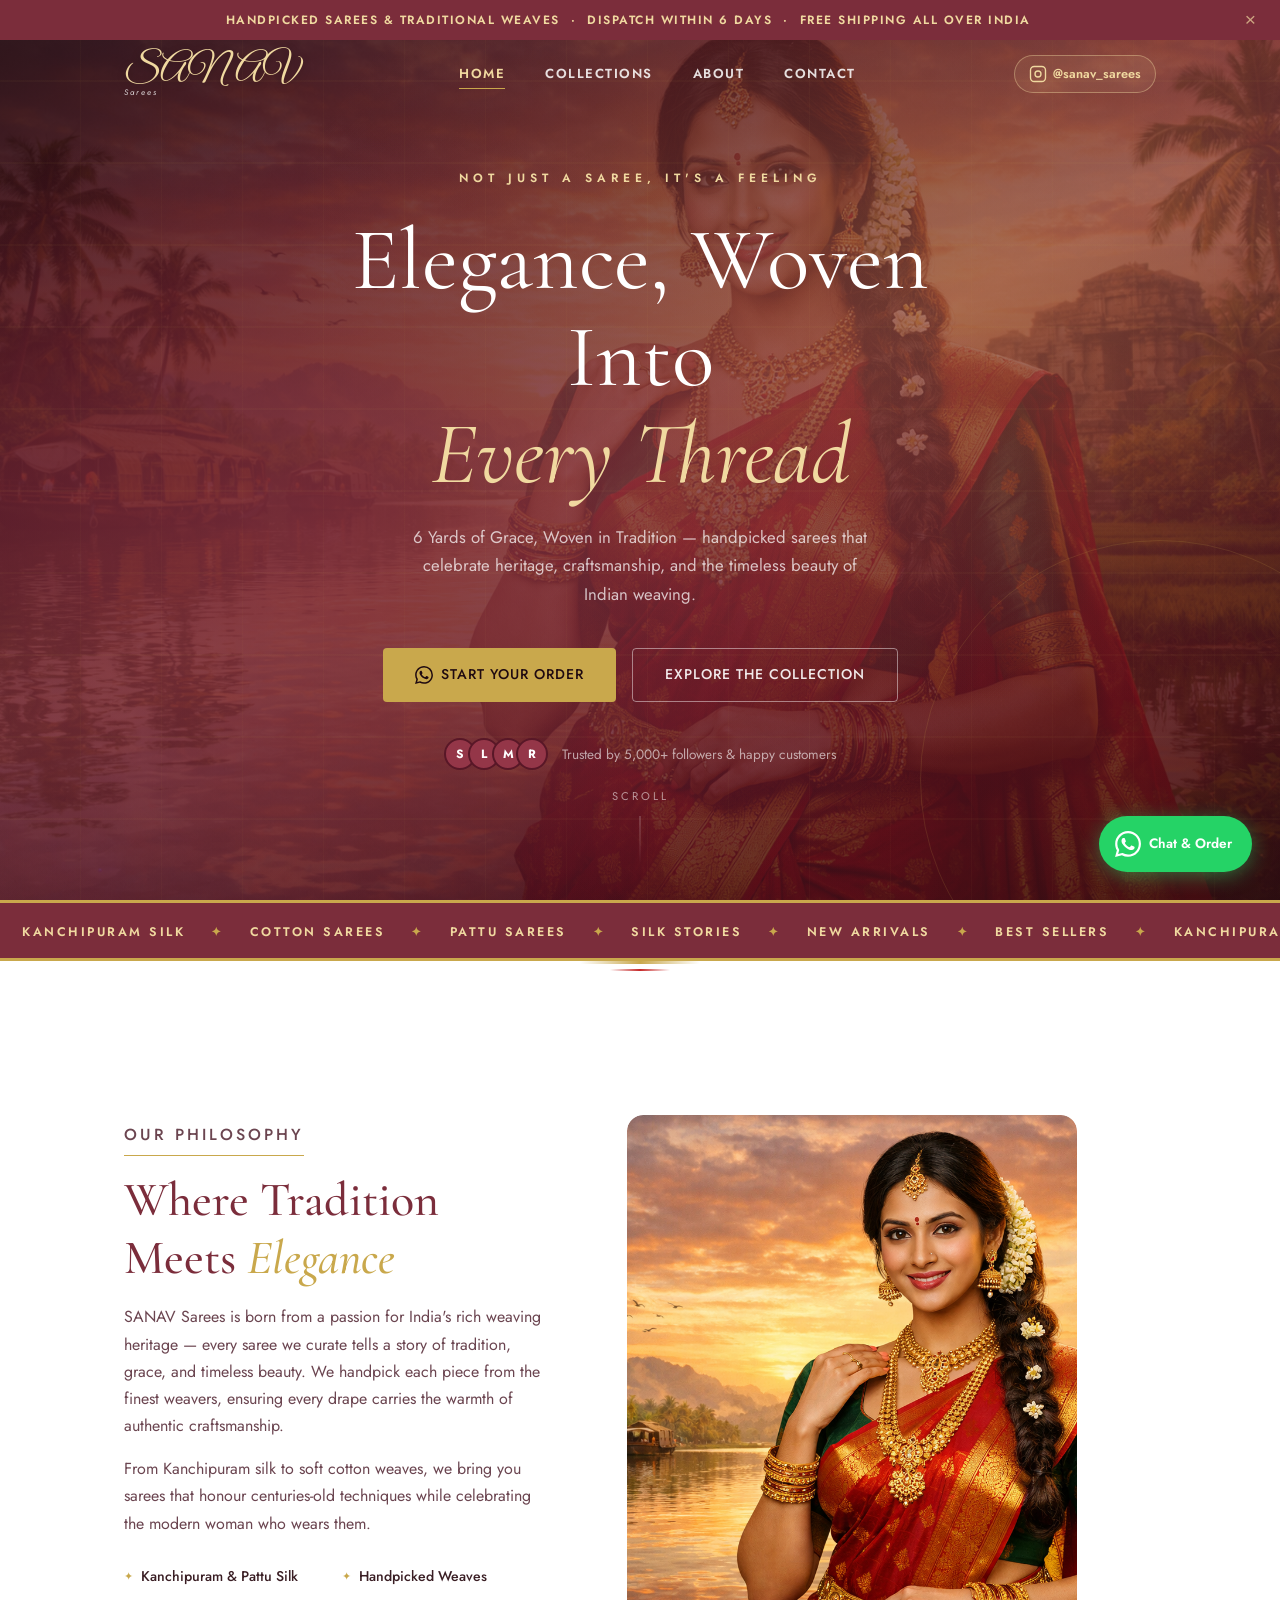
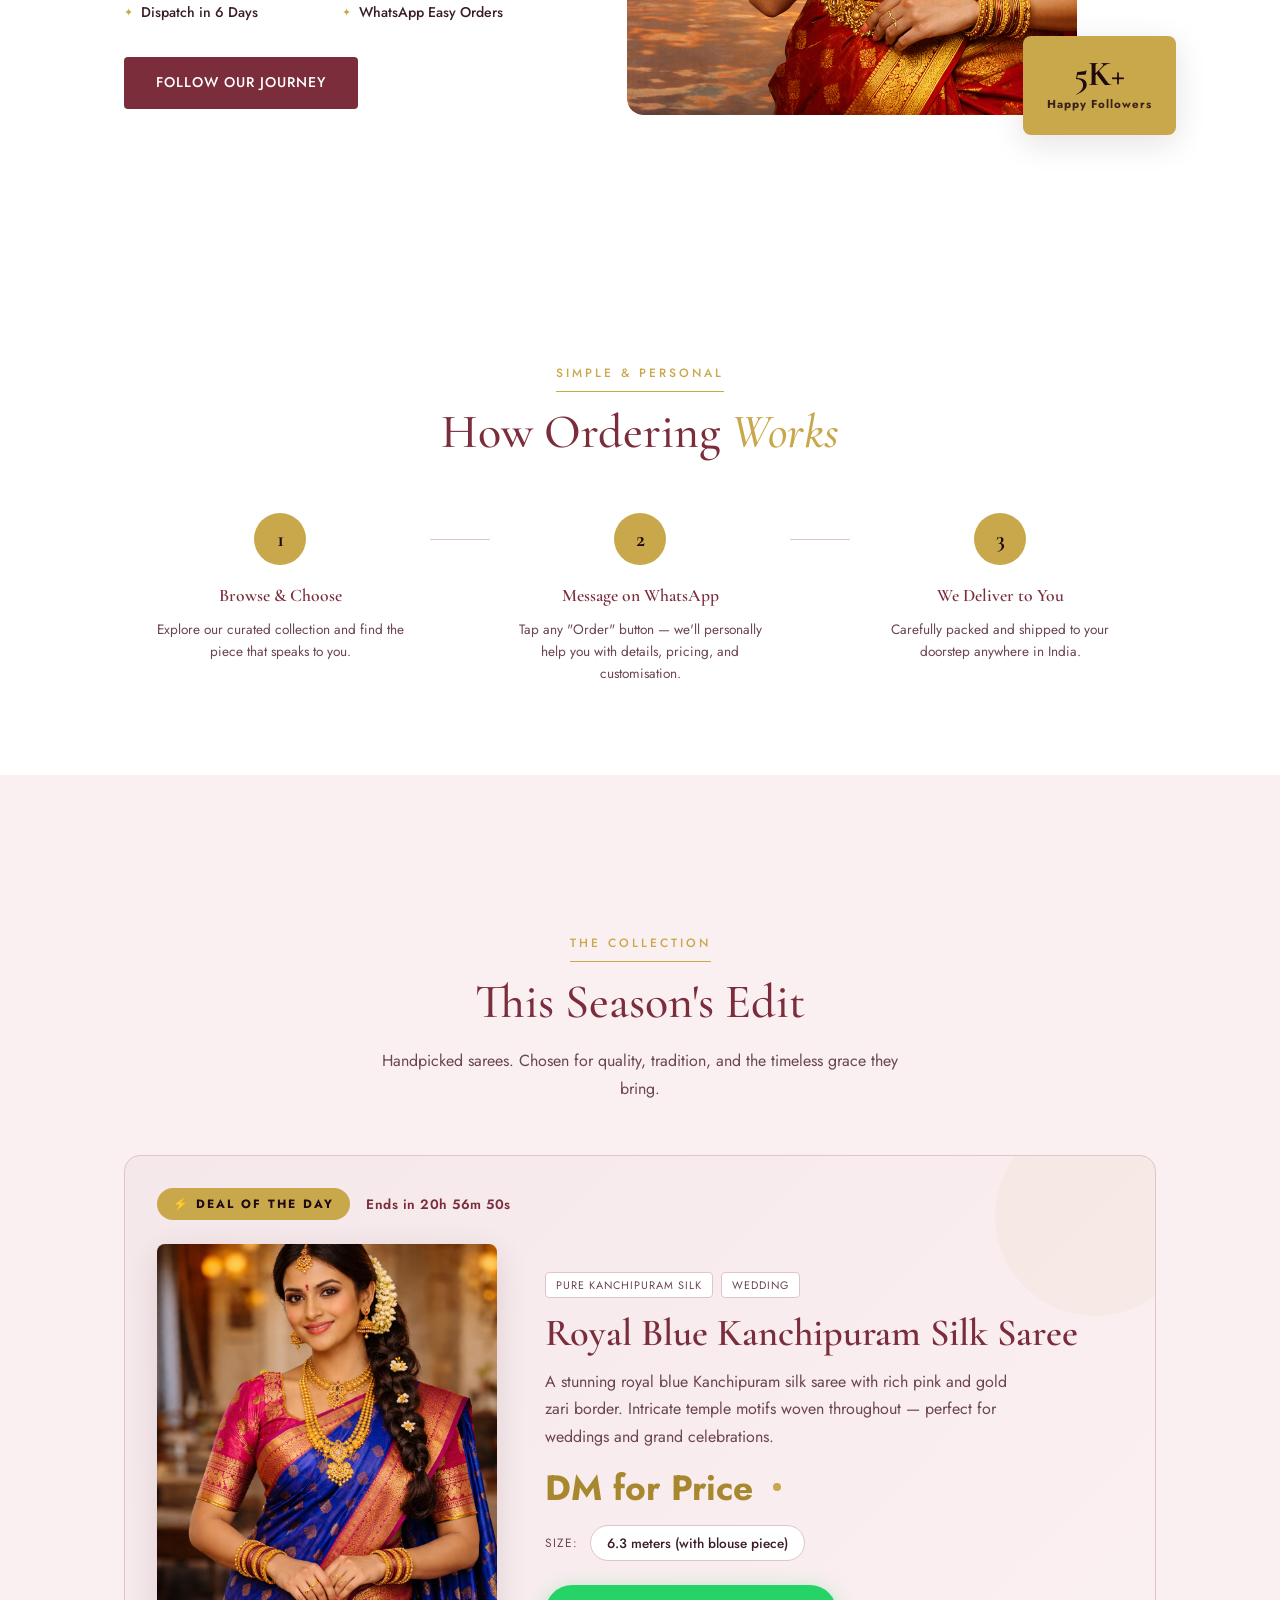
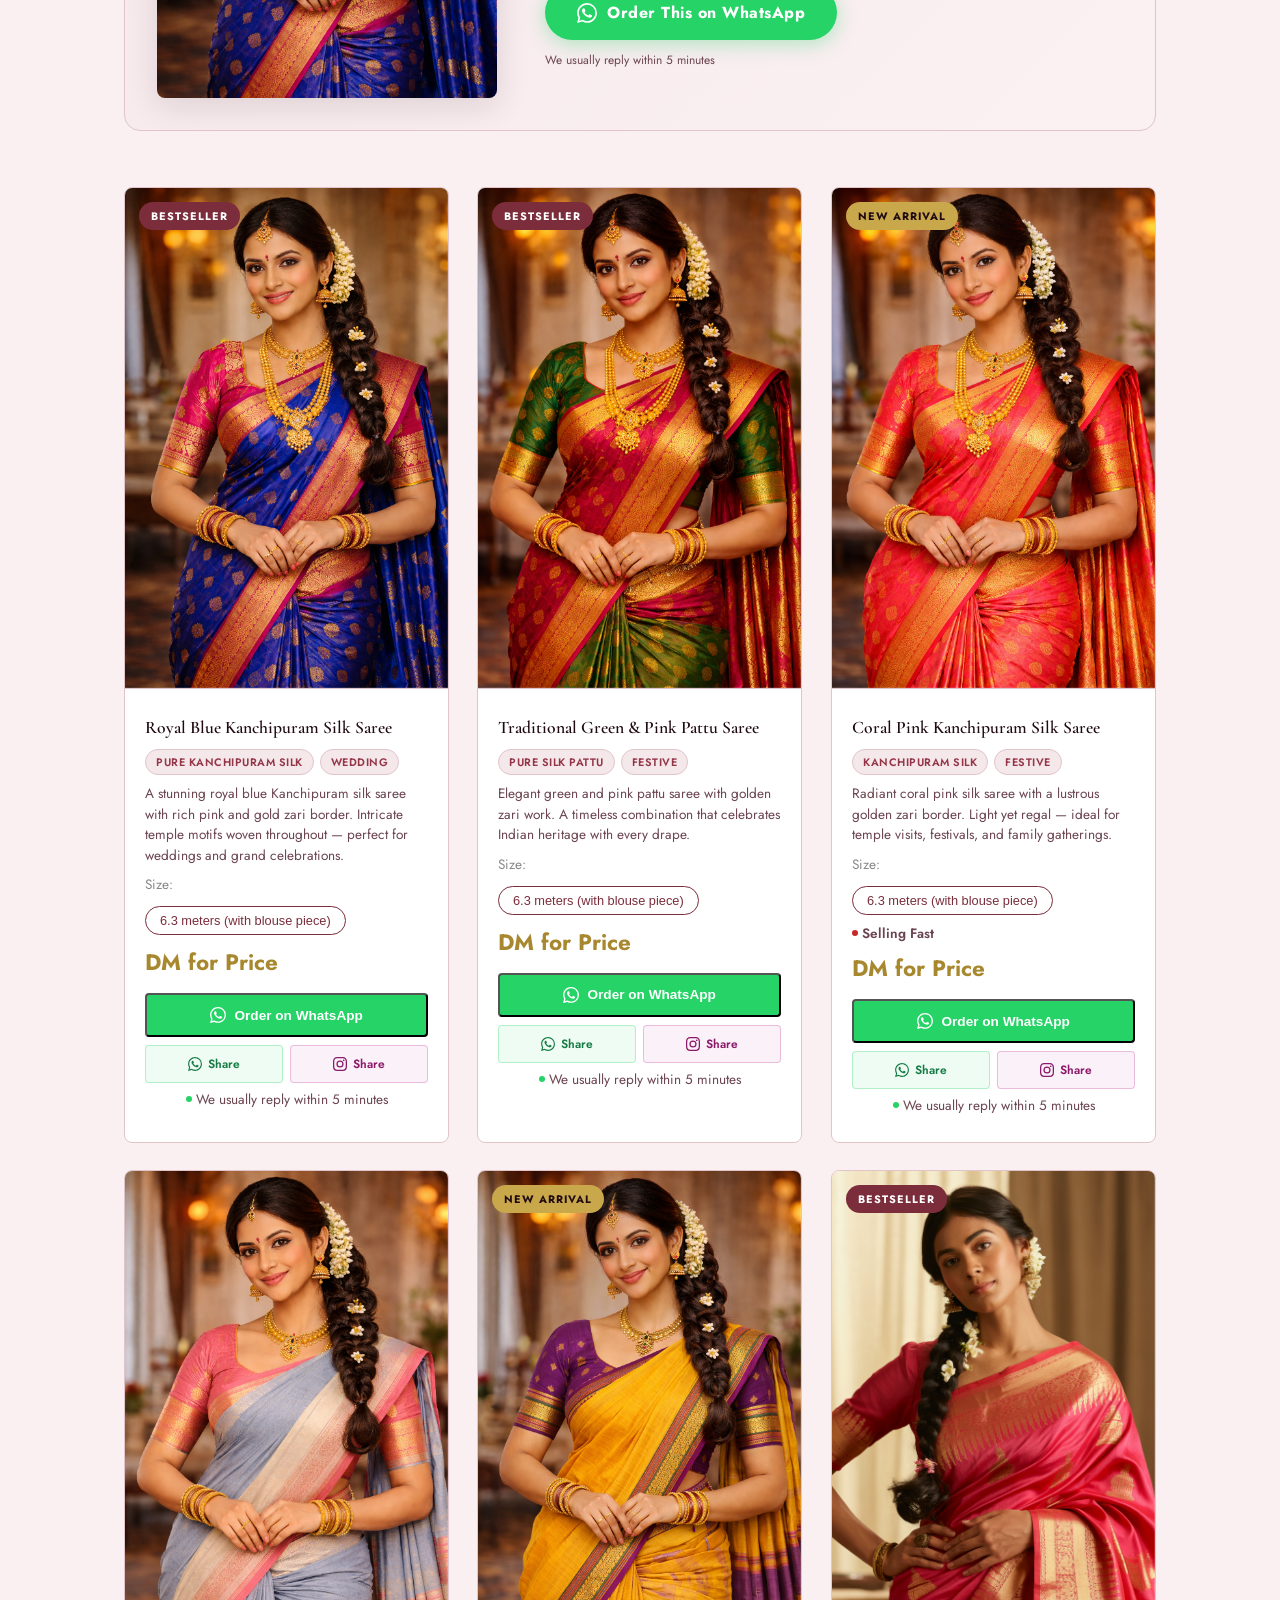
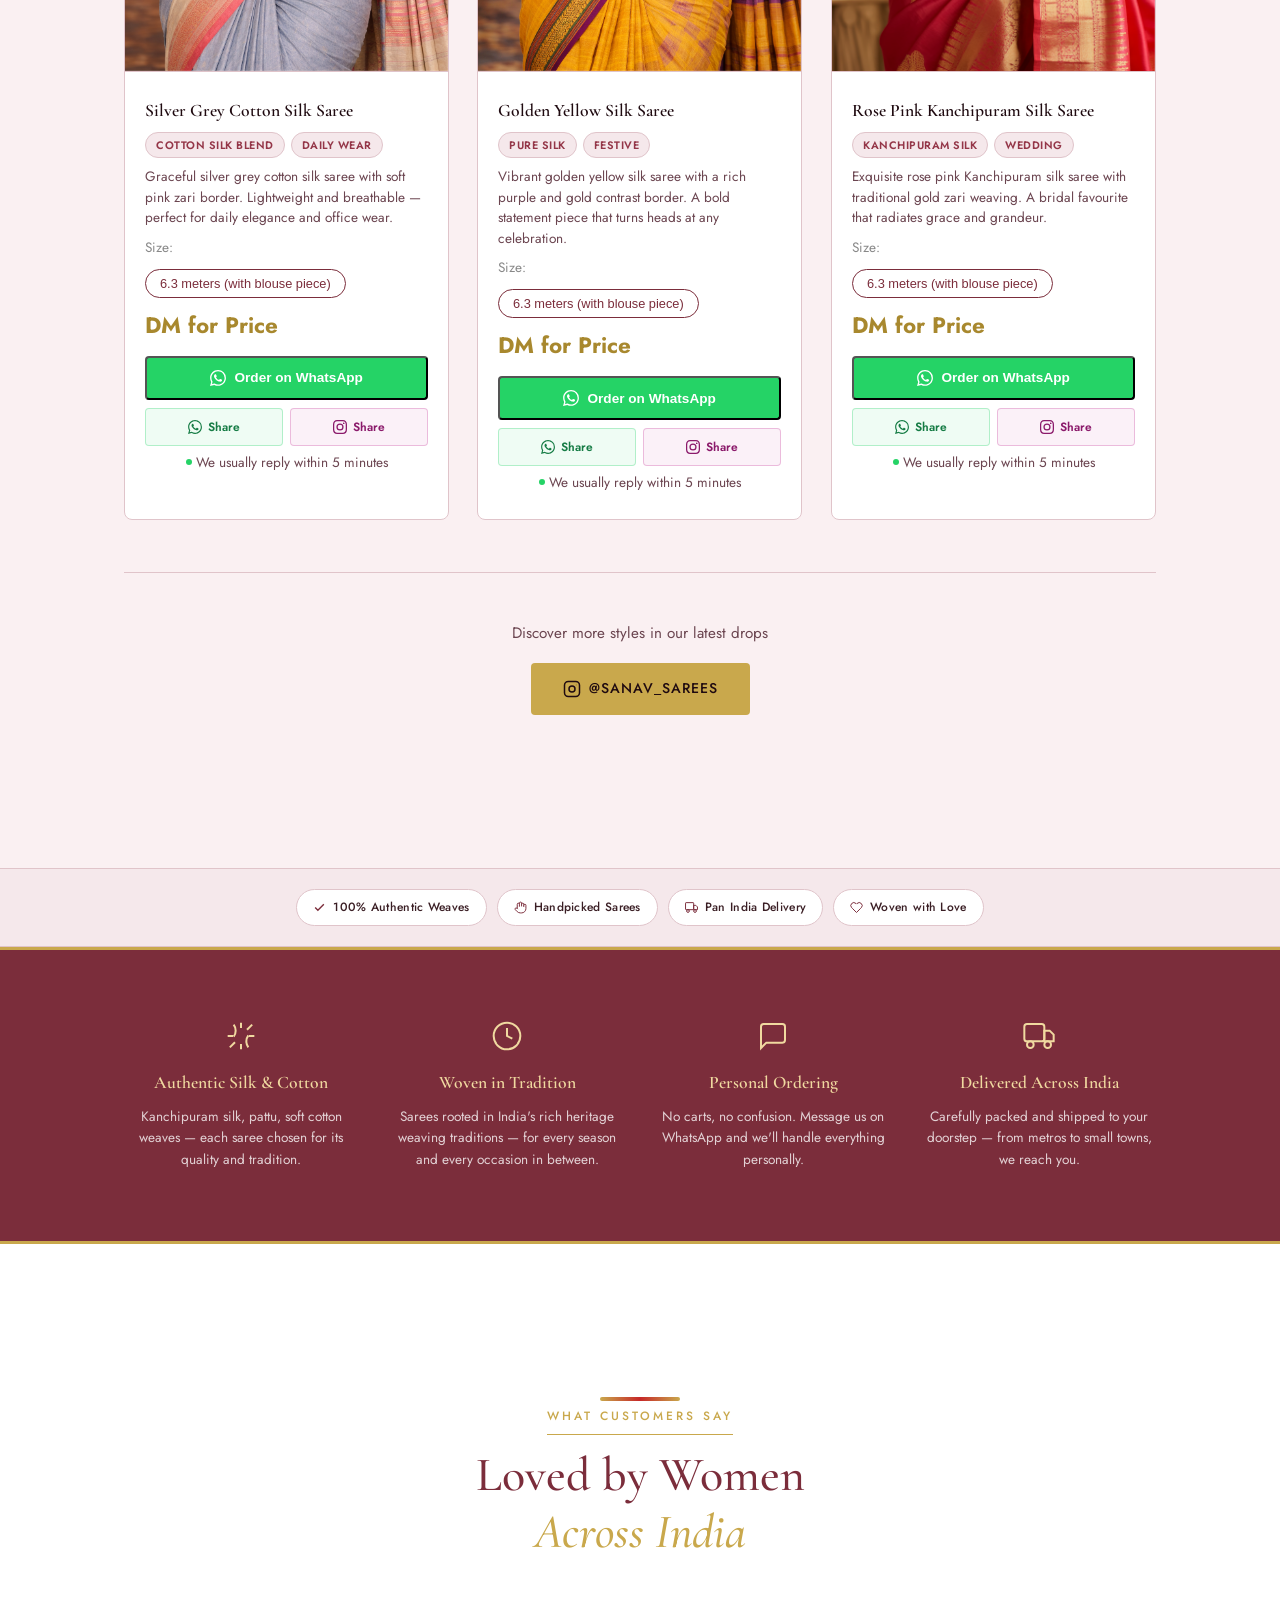
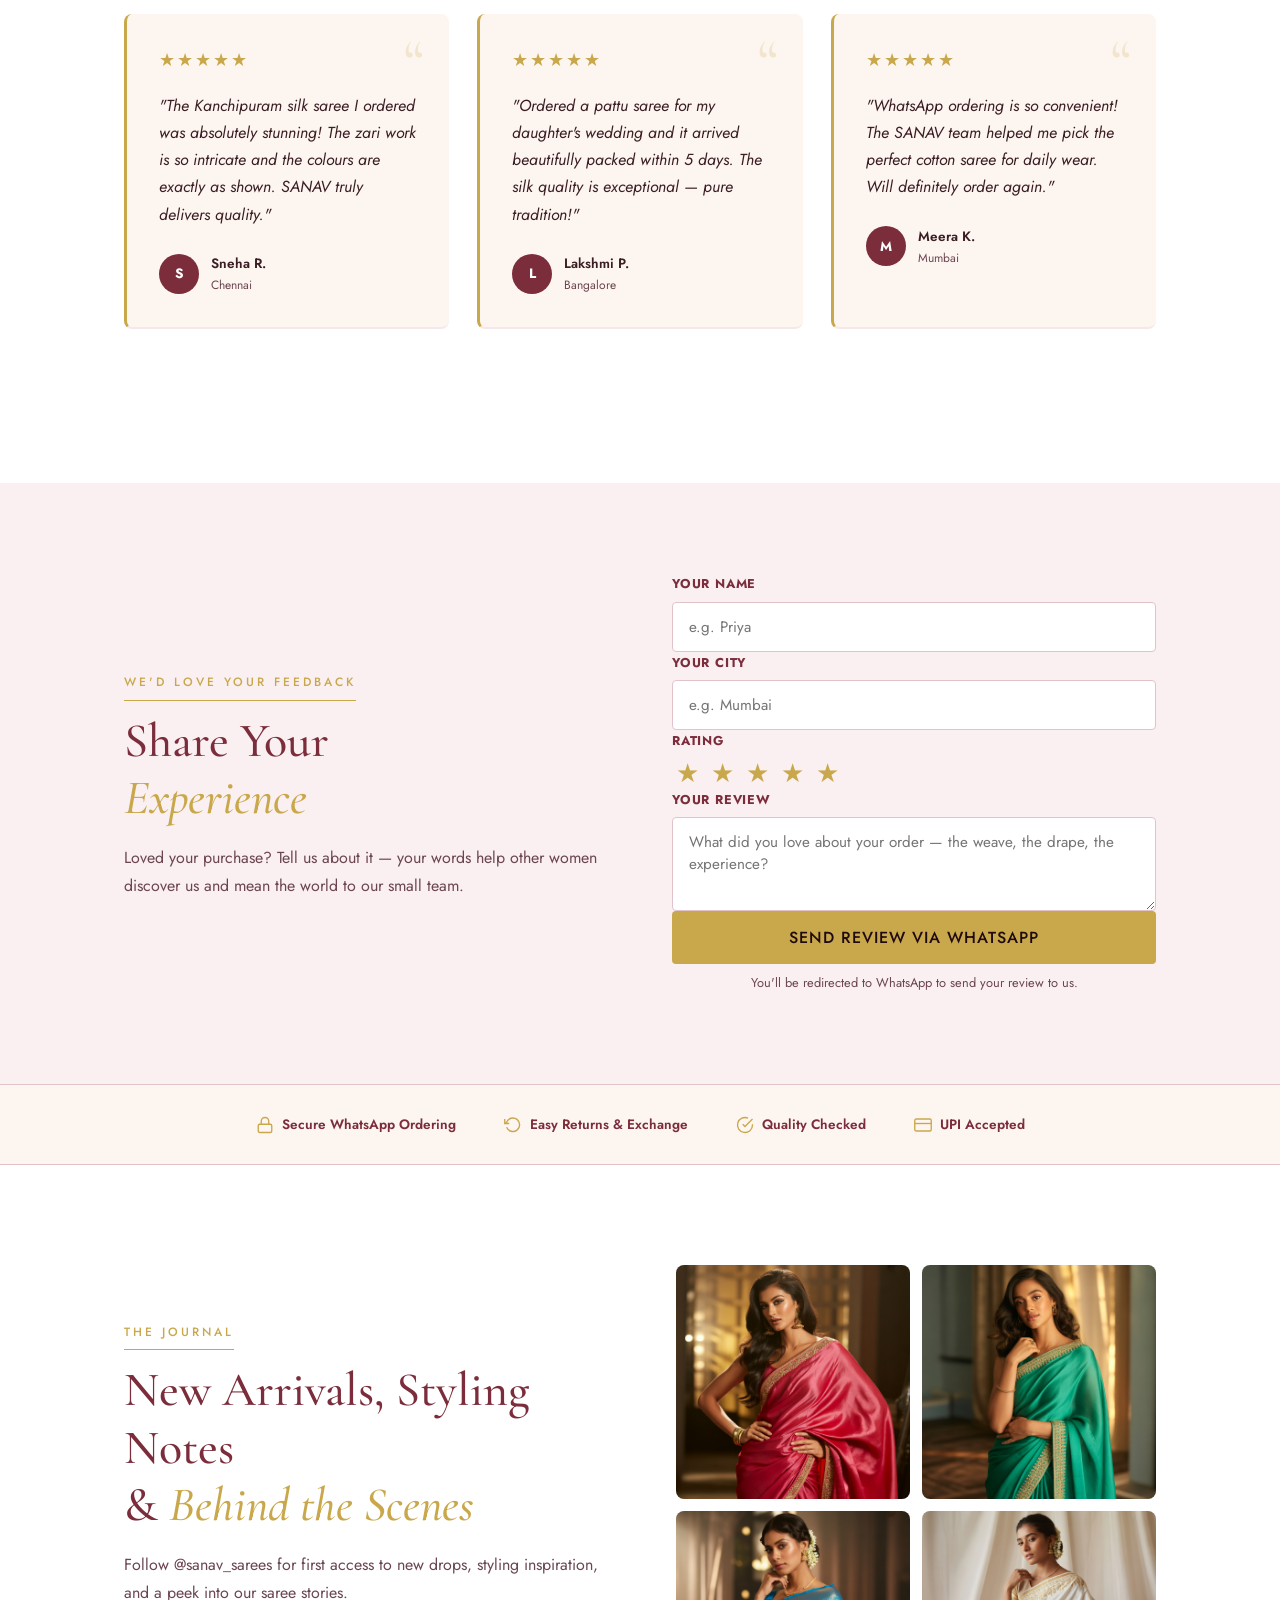
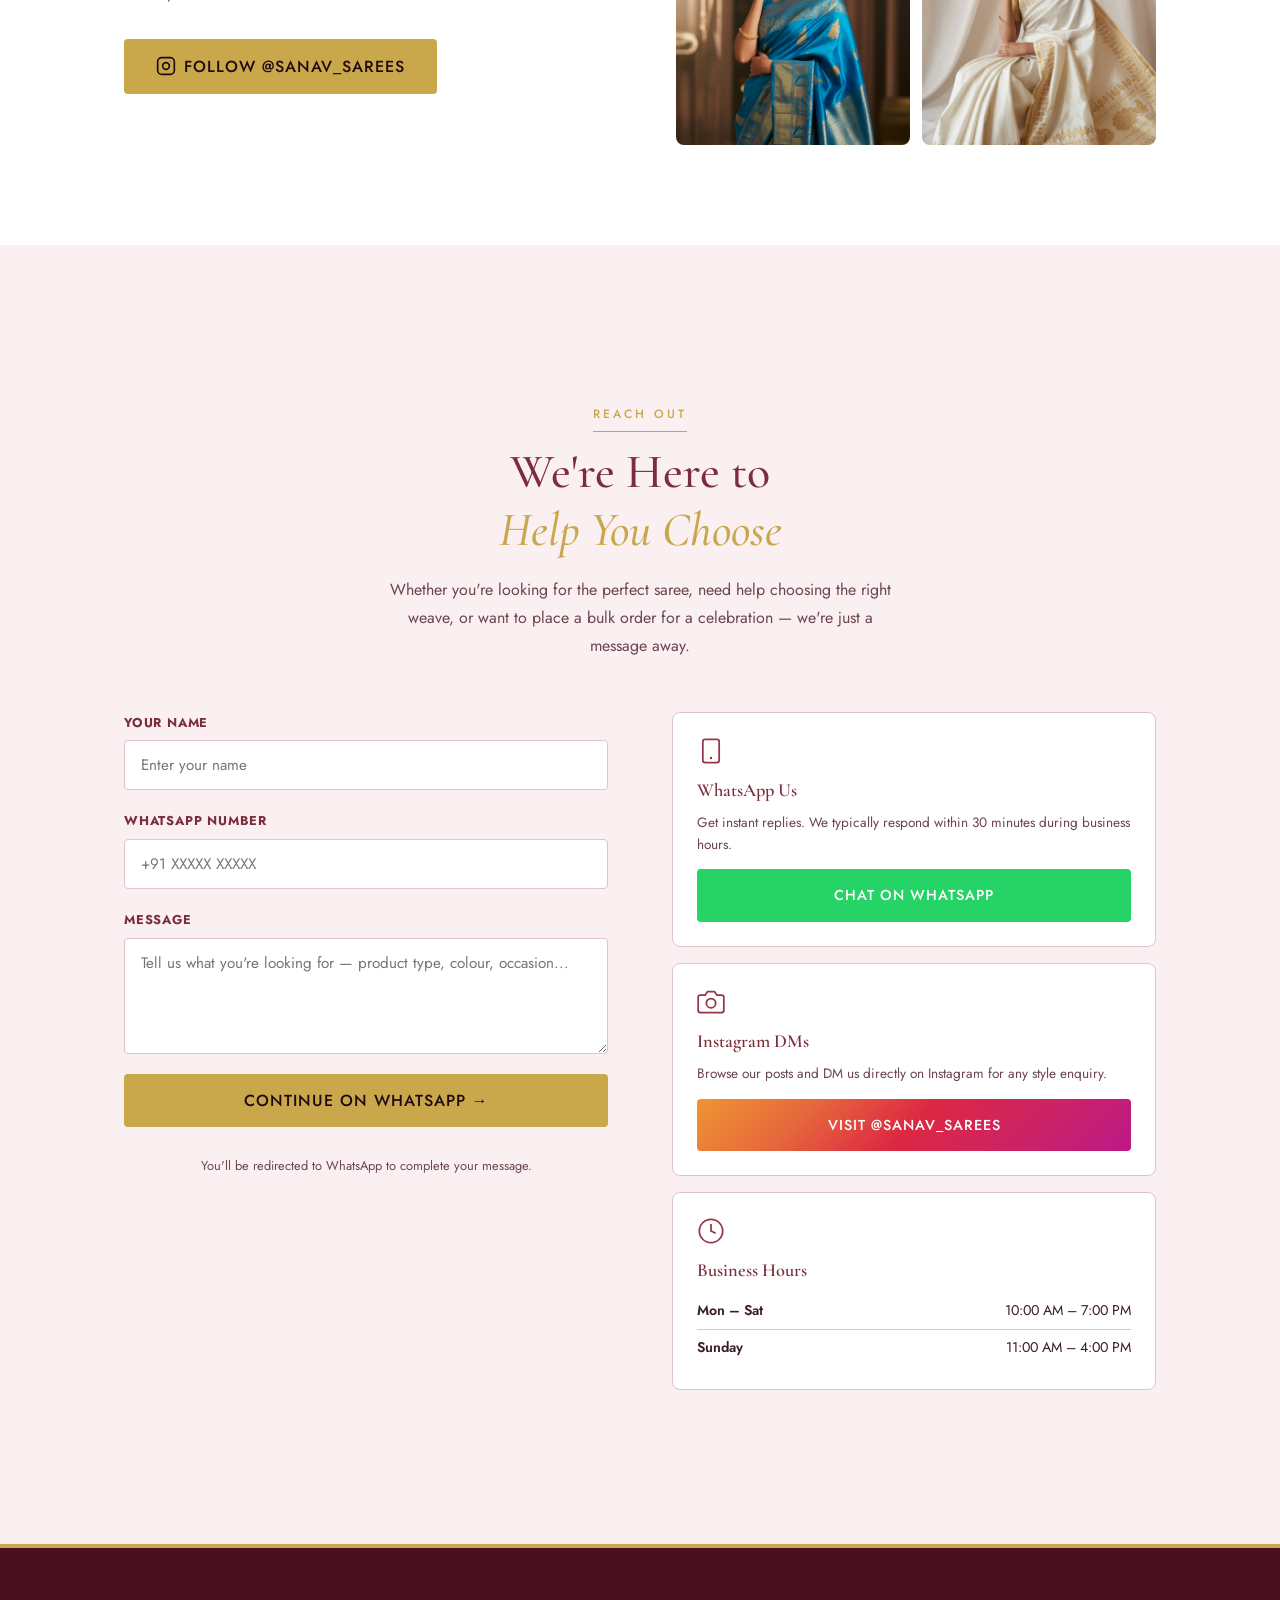
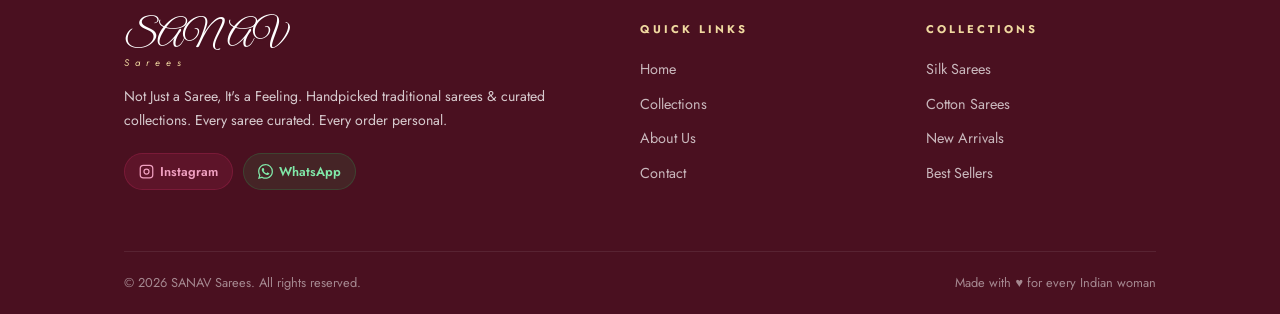
==== commit 1ee291f4: "Update social proof avatars to match testimonials" ====
--- a/index.html
+++ b/index.html
@@ -117,10 +117,10 @@
       <!-- Social proof -->
       <div class="hero-social-proof">
         <div class="proof-avatars">
-          <span class="proof-avatar">A</span>
-          <span class="proof-avatar">D</span>
+          <span class="proof-avatar">S</span>
+          <span class="proof-avatar">L</span>
           <span class="proof-avatar">M</span>
-          <span class="proof-avatar">S</span>
+          <span class="proof-avatar">R</span>
         </div>
         <span>Trusted by 5,000+ followers &amp; happy customers</span>
       </div>
